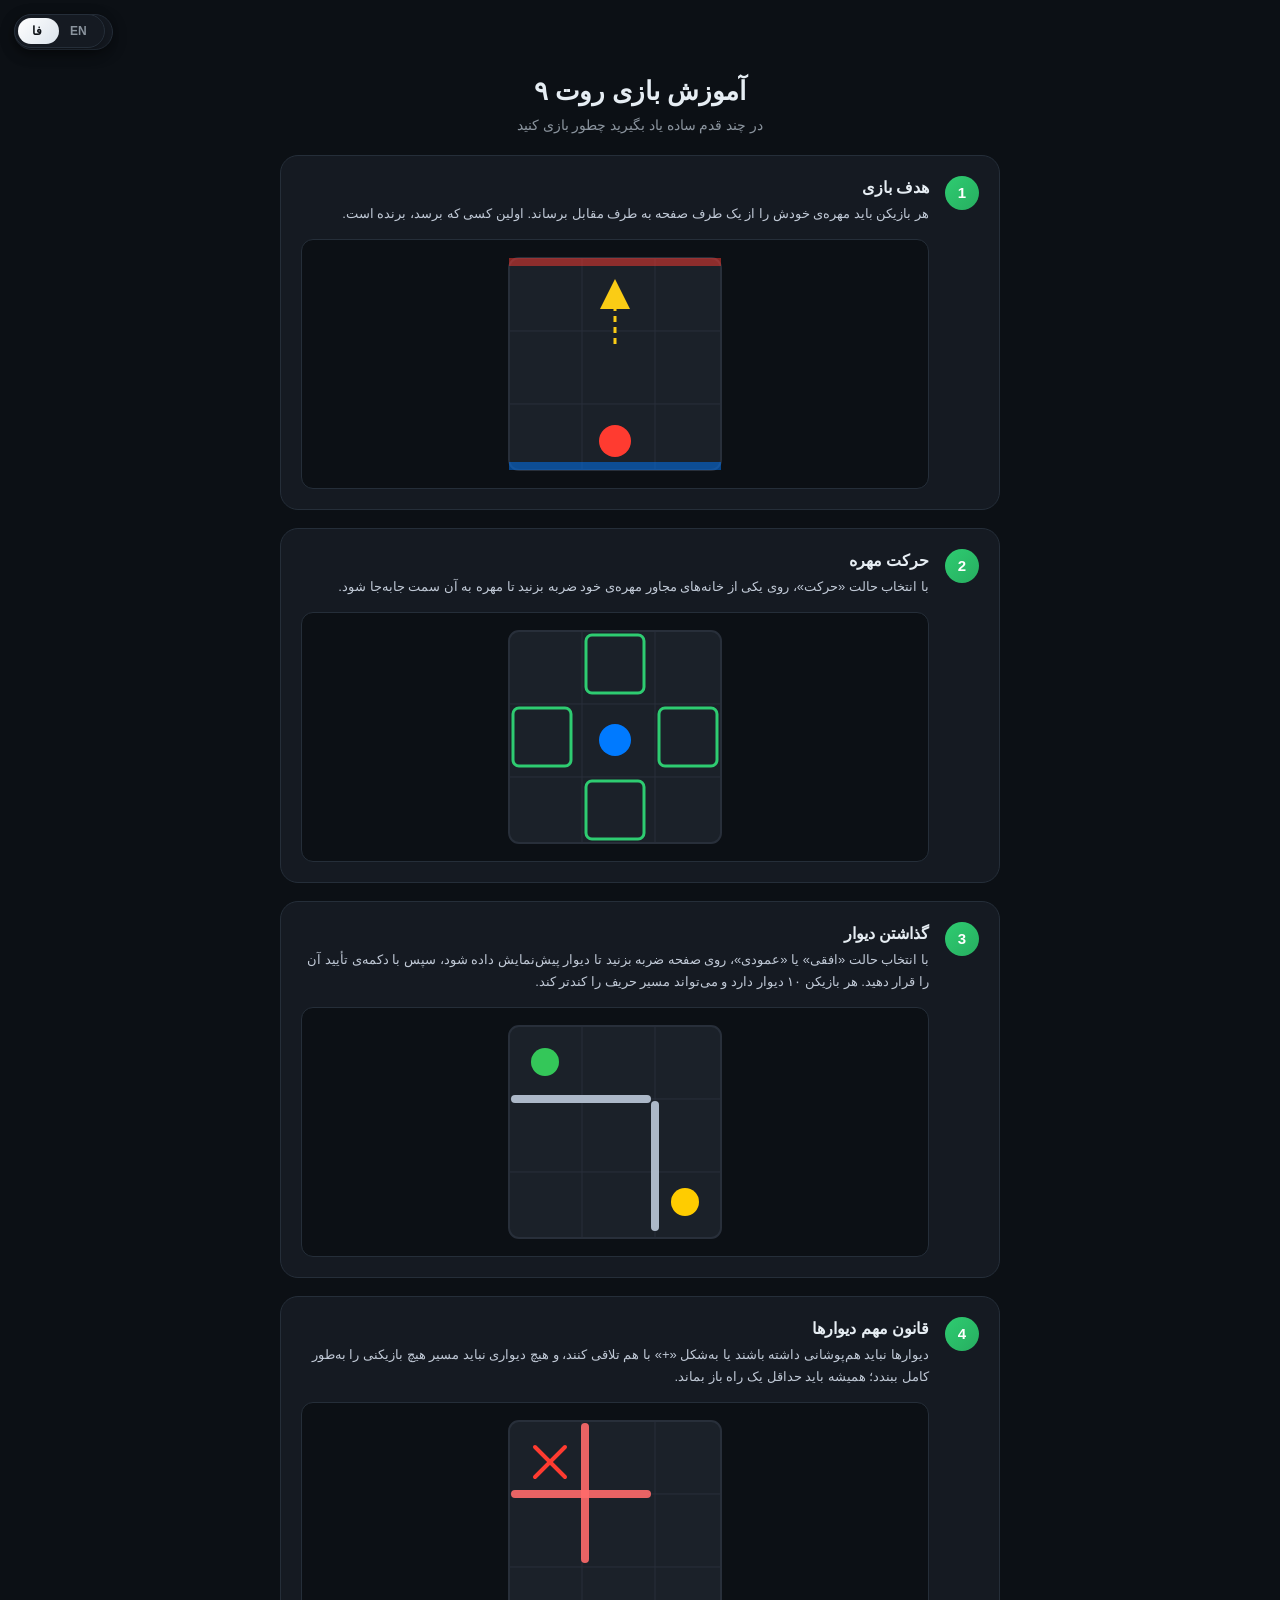
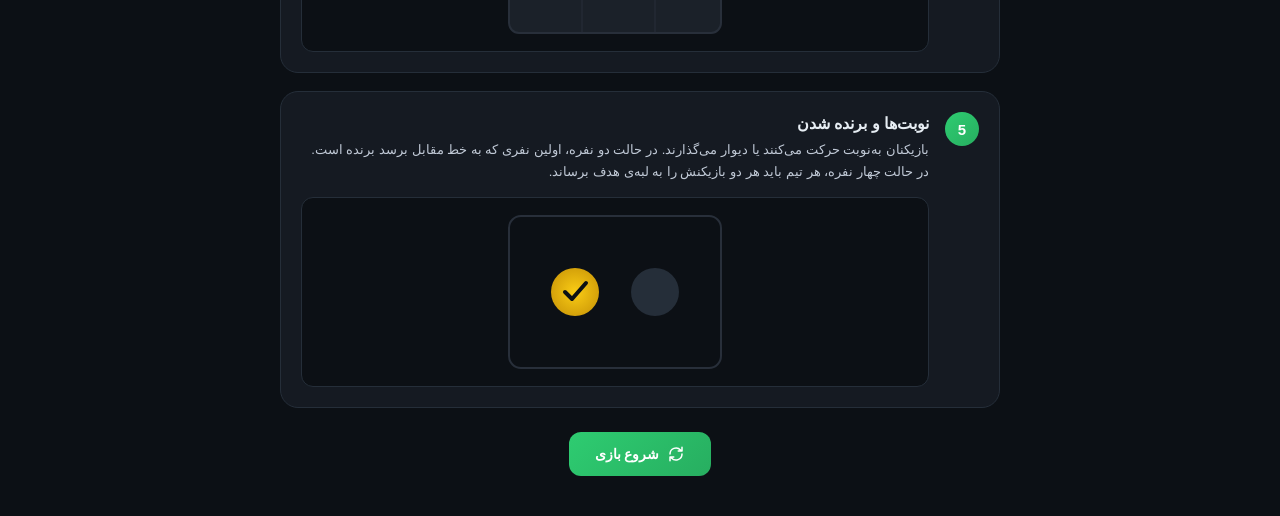
==== help.html @ 43ee1a27 "Add files via upload" ====
<!DOCTYPE html><html lang="fa" dir="rtl"><head><meta charset="UTF-8"><meta name="viewport" content="width=device-width,initial-scale=1"><meta name="theme-color" content="#000000"><meta name="apple-mobile-web-app-capable" content="yes"><meta name="apple-mobile-web-app-status-bar-style" content="black"><title id="help-page-title">Route 9 - How to Play</title><link rel="stylesheet" href="style.css">
<style>
body{padding:66px 20px 40px}
.help-wrap{width:100%;max-width:720px;margin:0 auto;display:flex;flex-direction:column;gap:18px}
.help-top{position:fixed;top:14px;left:14px;z-index:250}
.back-btn{display:flex;align-items:center;gap:6px;background:var(--card-bg);border:1px solid var(--border-color);color:var(--text-main);border-radius:20px;padding:8px 14px;font-size:12.5px;font-weight:700;text-decoration:none;box-shadow:0 4px 14px rgb(0 0 0/.35);transition:all 0.2s ease}
.back-btn:hover{border-color:#4a5a6b;background:#20272f}
.help-header{text-align:center;margin-top:10px}
.help-header h1{margin:0 0 8px;font-size:26px}
.help-header p{color:var(--text-muted);font-size:13.5px;margin:0;line-height:1.6}
.step-card{background:var(--card-bg);border:1px solid var(--border-color);border-radius:18px;padding:20px;display:flex;gap:16px;align-items:flex-start;animation:startPop .4s ease}
.step-num{flex-shrink:0;width:34px;height:34px;border-radius:50%;background:linear-gradient(135deg,#2ecc71,#27ae60);color:#fff;display:flex;align-items:center;justify-content:center;font-weight:800;font-size:15px}
.step-body{flex:1;min-width:0}
.step-body h3{margin:2px 0 6px;font-size:16px}
.step-body p{margin:0 0 14px;font-size:13px;line-height:1.7;color:#c0c9d6}
.step-diagram{background:#0c1015;border:1px solid var(--border-color);border-radius:12px;padding:14px;display:flex;justify-content:center}
.step-diagram svg{max-width:100%;height:auto}
.cta-row{text-align:center;margin-top:6px}
.cta-row a{display:inline-flex;align-items:center;gap:8px;background:linear-gradient(135deg,#2ecc71,#27ae60);color:#fff;text-decoration:none;font-weight:700;font-size:14px;padding:13px 26px;border-radius:12px;transition:all .2s ease}
.cta-row a:hover{transform:translateY(-1px);box-shadow:0 6px 20px rgb(46 204 113/.4)}
html[dir="ltr"] .help-top{left:auto;right:14px}
html[dir="ltr"] .back-btn svg{transform:scaleX(-1)}
</style>
</head><body>
<div class="help-top"><a href="index.html" class="back-btn"><svg class="icon-svg" viewBox="0 0 24 24" fill="none" stroke="currentColor" stroke-width="2" stroke-linecap="round" stroke-linejoin="round"><path d="M15 18l-6-6 6-6"/></svg><span id="lbl-back">Back</span></a></div>
<div id="top-controls" style="left:14px;right:auto"><div class="lang-switch" id="lang-switch"><button type="button" class="lang-opt" id="lang-opt-fa" data-lang="fa">فا</button><button type="button" class="lang-opt" id="lang-opt-en" data-lang="en">EN</button><span class="lang-slider" id="lang-slider"></span></div></div>

<div class="help-wrap">
  <div class="help-header">
    <h1 id="h-title">آموزش بازی روت ۹</h1>
    <p id="h-sub">در چند قدم ساده یاد بگیرید چطور بازی کنید</p>
  </div>

  <div class="step-card">
    <div class="step-num">1</div>
    <div class="step-body">
      <h3 id="s1-t">هدف بازی</h3>
      <p id="s1-d">هر بازیکن باید مهره‌ی خودش را از یک طرف صفحه به طرف مقابل برساند. اولین کسی که برسد، برنده است.</p>
      <div class="step-diagram">
        <svg width="220" height="220" viewBox="0 0 220 220">
          <rect x="4" y="4" width="212" height="212" rx="10" fill="#1b2129" stroke="#282f3a" stroke-width="2"/>
          <g stroke="#282f3a" stroke-width="1">
            <line x1="4" y1="77" x2="216" y2="77"/><line x1="4" y1="150" x2="216" y2="150"/>
            <line x1="77" y1="4" x2="77" y2="216"/><line x1="150" y1="4" x2="150" y2="216"/>
          </g>
          <rect x="4" y="4" width="212" height="8" fill="#ff3b30" opacity="0.5"/>
          <rect x="4" y="208" width="212" height="8" fill="#007aff" opacity="0.5"/>
          <circle cx="110" cy="187" r="16" fill="#ff3b30"/>
          <path d="M110 90 L110 40" stroke="#facc15" stroke-width="3" stroke-dasharray="6 5" marker-end="url(#arrow)"/>
          <defs><marker id="arrow" markerWidth="10" markerHeight="10" refX="5" refY="5" orient="auto"><path d="M0,0 L10,5 L0,10 Z" fill="#facc15"/></marker></defs>
        </svg>
      </div>
    </div>
  </div>

  <div class="step-card">
    <div class="step-num">2</div>
    <div class="step-body">
      <h3 id="s2-t">حرکت مهره</h3>
      <p id="s2-d">با انتخاب حالت «حرکت»، روی یکی از خانه‌های مجاور مهره‌ی خود ضربه بزنید تا مهره به آن سمت جابه‌جا شود.</p>
      <div class="step-diagram">
        <svg width="220" height="220" viewBox="0 0 220 220">
          <rect x="4" y="4" width="212" height="212" rx="10" fill="#1b2129" stroke="#282f3a" stroke-width="2"/>
          <g stroke="#282f3a" stroke-width="1">
            <line x1="4" y1="77" x2="216" y2="77"/><line x1="4" y1="150" x2="216" y2="150"/>
            <line x1="77" y1="4" x2="77" y2="216"/><line x1="150" y1="4" x2="150" y2="216"/>
          </g>
          <circle cx="110" cy="113" r="16" fill="#007aff"/>
          <rect x="81" y="8" width="58" height="58" rx="6" fill="none" stroke="#2ecc71" stroke-width="3"/>
          <rect x="81" y="154" width="58" height="58" rx="6" fill="none" stroke="#2ecc71" stroke-width="3"/>
          <rect x="8" y="81" width="58" height="58" rx="6" fill="none" stroke="#2ecc71" stroke-width="3"/>
          <rect x="154" y="81" width="58" height="58" rx="6" fill="none" stroke="#2ecc71" stroke-width="3"/>
        </svg>
      </div>
    </div>
  </div>

  <div class="step-card">
    <div class="step-num">3</div>
    <div class="step-body">
      <h3 id="s3-t">گذاشتن دیوار</h3>
      <p id="s3-d">با انتخاب حالت «افقی» یا «عمودی»، روی صفحه ضربه بزنید تا دیوار پیش‌نمایش داده شود، سپس با دکمه‌ی تأیید آن را قرار دهید. هر بازیکن ۱۰ دیوار دارد و می‌تواند مسیر حریف را کندتر کند.</p>
      <div class="step-diagram">
        <svg width="220" height="220" viewBox="0 0 220 220">
          <rect x="4" y="4" width="212" height="212" rx="10" fill="#1b2129" stroke="#282f3a" stroke-width="2"/>
          <g stroke="#282f3a" stroke-width="1">
            <line x1="4" y1="77" x2="216" y2="77"/><line x1="4" y1="150" x2="216" y2="150"/>
            <line x1="77" y1="4" x2="77" y2="216"/><line x1="150" y1="4" x2="150" y2="216"/>
          </g>
          <rect x="6" y="73" width="140" height="8" rx="4" fill="#acb8c8"/>
          <rect x="146" y="79" width="8" height="130" rx="4" fill="#acb8c8"/>
          <circle cx="40" cy="40" r="14" fill="#34c759"/>
          <circle cx="180" cy="180" r="14" fill="#ffcc00"/>
        </svg>
      </div>
    </div>
  </div>

  <div class="step-card">
    <div class="step-num">4</div>
    <div class="step-body">
      <h3 id="s4-t">قانون مهم دیوارها</h3>
      <p id="s4-d">دیوارها نباید هم‌پوشانی داشته باشند یا به‌شکل «+» با هم تلاقی کنند، و هیچ دیواری نباید مسیر هیچ بازیکنی را به‌طور کامل ببندد؛ همیشه باید حداقل یک راه باز بماند.</p>
      <div class="step-diagram">
        <svg width="220" height="220" viewBox="0 0 220 220">
          <rect x="4" y="4" width="212" height="212" rx="10" fill="#1b2129" stroke="#282f3a" stroke-width="2"/>
          <g stroke="#282f3a" stroke-width="1">
            <line x1="4" y1="77" x2="216" y2="77"/><line x1="4" y1="150" x2="216" y2="150"/>
            <line x1="77" y1="4" x2="77" y2="216"/><line x1="150" y1="4" x2="150" y2="216"/>
          </g>
          <rect x="6" y="73" width="140" height="8" rx="4" fill="#ff6b6b" opacity="0.9"/>
          <rect x="76" y="6" width="8" height="140" rx="4" fill="#ff6b6b" opacity="0.9"/>
          <line x1="30" y1="30" x2="60" y2="60" stroke="#ff3b30" stroke-width="4" stroke-linecap="round"/>
          <line x1="60" y1="30" x2="30" y2="60" stroke="#ff3b30" stroke-width="4" stroke-linecap="round"/>
        </svg>
      </div>
    </div>
  </div>

  <div class="step-card">
    <div class="step-num">5</div>
    <div class="step-body">
      <h3 id="s5-t">نوبت‌ها و برنده شدن</h3>
      <p id="s5-d">بازیکنان به‌نوبت حرکت می‌کنند یا دیوار می‌گذارند. در حالت دو نفره، اولین نفری که به خط مقابل برسد برنده است. در حالت چهار نفره، هر تیم باید هر دو بازیکنش را به لبه‌ی هدف برساند.</p>
      <div class="step-diagram">
        <svg width="220" height="160" viewBox="0 0 220 160">
          <rect x="4" y="4" width="212" height="152" rx="12" fill="#0c1015" stroke="#282f3a" stroke-width="2"/>
          <circle cx="70" cy="80" r="24" fill="url(#g1)"/>
          <circle cx="150" cy="80" r="24" fill="#252e39"/>
          <defs><radialGradient id="g1"><stop offset="0%" stop-color="#facc15"/><stop offset="100%" stop-color="#d4a10a"/></radialGradient></defs>
          <path d="M60 80 l7 7 l14 -16" stroke="#0c1015" stroke-width="4" fill="none" stroke-linecap="round" stroke-linejoin="round"/>
        </svg>
      </div>
    </div>
  </div>

  <div class="cta-row"><a href="index.html" id="lbl-cta"><svg class="icon-svg" viewBox="0 0 24 24" fill="none" stroke="currentColor" stroke-width="2" stroke-linecap="round" stroke-linejoin="round"><path d="M4 12a8 8 0 0 1 14-5.3M20 3v5h-5"/><path d="M20 12a8 8 0 0 1-14 5.3M4 21v-5h5"/></svg><span>شروع بازی</span></a></div>
</div>

<script>
const T={
fa:{title:'آموزش بازی روت ۹',back:'بازگشت',sub:'در چند قدم ساده یاد بگیرید چطور بازی کنید',
s1t:'هدف بازی',s1d:'هر بازیکن باید مهره‌ی خودش را از یک طرف صفحه به طرف مقابل برساند. اولین کسی که برسد، برنده است.',
s2t:'حرکت مهره',s2d:'با انتخاب حالت «حرکت»، روی یکی از خانه‌های مجاور مهره‌ی خود ضربه بزنید تا مهره به آن سمت جابه‌جا شود.',
s3t:'گذاشتن دیوار',s3d:'با انتخاب حالت «افقی» یا «عمودی»، روی صفحه ضربه بزنید تا دیوار پیش‌نمایش داده شود، سپس با دکمه‌ی تأیید آن را قرار دهید. هر بازیکن ۱۰ دیوار دارد و می‌تواند مسیر حریف را کندتر کند.',
s4t:'قانون مهم دیوارها',s4d:'دیوارها نباید هم‌پوشانی داشته باشند یا به‌شکل «+» با هم تلاقی کنند، و هیچ دیواری نباید مسیر هیچ بازیکنی را به‌طور کامل ببندد؛ همیشه باید حداقل یک راه باز بماند.',
s5t:'نوبت‌ها و برنده شدن',s5d:'بازیکنان به‌نوبت حرکت می‌کنند یا دیوار می‌گذارند. در حالت دو نفره، اولین نفری که به خط مقابل برسد برنده است. در حالت چهار نفره، هر تیم باید هر دو بازیکنش را به لبه‌ی هدف برساند.',
cta:'شروع بازی'},
en:{title:'How to Play Route 9',back:'Back',sub:'Learn to play in a few simple steps',
s1t:'Objective',s1d:'Each player must get their piece from one side of the board to the opposite side. First to arrive wins.',
s2t:'Moving your piece',s2d:'Select "Move" mode, then tap a cell next to your piece to move there.',
s3t:'Placing walls',s3d:'Select "Horizontal" or "Vertical" mode, tap the board to preview a wall, then confirm to place it. Each player has 10 walls to slow the opponent down.',
s4t:'The key wall rule',s4d:'Walls cannot overlap or cross like a "+", and no wall may ever fully block any player\'s path — there must always be at least one way through.',
s5t:'Turns and winning',s5d:'Players take turns moving or placing a wall. In 2-player mode, the first to reach the opposite side wins. In 4-player mode, each team must get both its players to their target edge.',
cta:'Start Playing'}
};
function apply(lang){
  const d=T[lang];
  document.documentElement.lang=lang;
  document.documentElement.dir=lang==='fa'?'rtl':'ltr';
  document.getElementById('help-page-title').textContent=d.title;
  document.getElementById('lbl-back').textContent=d.back;
  document.getElementById('h-title').textContent=d.title;
  document.getElementById('h-sub').textContent=d.sub;
  document.getElementById('s1-t').textContent=d.s1t;document.getElementById('s1-d').textContent=d.s1d;
  document.getElementById('s2-t').textContent=d.s2t;document.getElementById('s2-d').textContent=d.s2d;
  document.getElementById('s3-t').textContent=d.s3t;document.getElementById('s3-d').textContent=d.s3d;
  document.getElementById('s4-t').textContent=d.s4t;document.getElementById('s4-d').textContent=d.s4d;
  document.getElementById('s5-t').textContent=d.s5t;document.getElementById('s5-d').textContent=d.s5d;
  document.querySelector('#lbl-cta span').textContent=d.cta;
  document.getElementById('lang-opt-fa').classList.toggle('active',lang==='fa');
  document.getElementById('lang-opt-en').classList.toggle('active',lang==='en');
  document.getElementById('lang-switch').setAttribute('data-active',lang);
  localStorage.setItem('barricade-lang',lang);
}
let currentLang=localStorage.getItem('barricade-lang')||'fa';
apply(currentLang);
document.getElementById('lang-opt-fa').onclick=()=>apply('fa');
document.getElementById('lang-opt-en').onclick=()=>apply('en');
</script>
</body></html>
---- style.css ----
:root{--bg-color:#0c1015;--card-bg:#151a22;--border-color:#252e39;--text-main:#e6edf3;--text-muted:#8b949e;--red-color:#ff3b30;--blue-color:#007aff;--green-color:#34c759;--yellow-color:#ffcc00;--wall-color:#acb8c8;--board-bg:#1b2129;--grid-color:#282f3a}*{box-sizing:border-box}body{background-color:var(--bg-color);color:var(--text-main);font-family:-apple-system,BlinkMacSystemFont,"Segoe UI",Roboto,Helvetica,Arial,sans-serif;display:flex;justify-content:center;margin:0;padding:66px 20px 20px;min-height:100vh;user-select:none}#app{width:100%;max-width:1100px;display:none;flex-direction:column;gap:16px}#app.visible{display:flex}#start-overlay{position:fixed;inset:0;background:rgb(5 8 12 / .94);display:flex;align-items:center;justify-content:center;z-index:200;padding:20px}.start-card{background:var(--card-bg);border:1px solid var(--border-color);border-radius:20px;padding:32px 26px;max-width:400px;width:100%;text-align:center;box-shadow:0 10px 40px rgb(0 0 0 / .6);animation:startPop 0.35s ease}@keyframes startPop{from{opacity:0;transform:translateY(10px) scale(.97)}to{opacity:1;transform:translateY(0) scale(1)}}.start-card h1{margin:0 0 6px;font-size:24px;letter-spacing:.5px}.start-card .subtitle{color:var(--text-muted);font-size:13px;margin:0 0 26px;line-height:1.6}.mode-btn{width:100%;display:flex;align-items:center;gap:14px;background:#1b2129;border:1px solid var(--border-color);border-radius:14px;padding:14px 16px;margin-bottom:12px;cursor:pointer;transition:all 0.25s ease;color:var(--text-main);text-align:left;font-family:inherit}.mode-btn:hover{border-color:#4a5a6b;background:#20272f;transform:translateY(-2px)}.mode-btn:active{transform:translateY(0) scale(.98)}.mode-btn .mode-icon{font-size:22px;width:46px;height:46px;border-radius:12px;display:flex;align-items:center;justify-content:center;background:#0c1015;flex-shrink:0;overflow:hidden}.mode-btn .mode-text .t{font-weight:700;font-size:15px}.mode-btn .mode-text .d{font-size:11.5px;color:var(--text-muted);margin-top:3px;line-height:1.4}.mode-icon .icon-img{width:100%;height:100%;display:block;border-radius:12px;object-fit:cover;background:#0c1015}.topbar{display:flex;flex-wrap:wrap;justify-content:space-between;align-items:center;gap:10px;background:var(--card-bg);border:1px solid var(--border-color);border-radius:16px;padding:12px 20px}.topbar.mode-2p{display:grid;grid-template-columns:minmax(0,1fr) auto minmax(0,1fr);flex-wrap:nowrap;gap:6px}.topbar.mode-2p .player-card{min-width:0}.topbar.mode-2p .player-card:first-child{justify-self:start}.topbar.mode-2p .player-card:last-child{justify-self:end}.topbar.mode-2p .player-info{min-width:0}.topbar.mode-2p .player-info .name{overflow:hidden;text-overflow:ellipsis;white-space:nowrap}.player-card{display:flex;align-items:center;gap:12px;position:relative;padding:5px 10px;border-radius:10px;transition:all 0.3s ease;opacity:.5;min-width:130px}.player-card.active{opacity:1;background:#1d2530;border-color:var(--border-color)}.player-card.finished{opacity:.85}.player-card.finished .name::after{content:'';display:inline-block;width:12px;height:12px;margin-inline-start:4px;vertical-align:middle;background-image:url("data:image/svg+xml,%3Csvg xmlns='http://www.w3.org/2000/svg' viewBox='0 0 24 24' fill='none' stroke='%232ecc71' stroke-width='3.5' stroke-linecap='round' stroke-linejoin='round'%3E%3Cpolyline points='4 12 10 18 20 6'/%3E%3C/svg%3E");background-size:contain;background-repeat:no-repeat}.avatar{width:28px;height:28px;flex-shrink:0;box-shadow:0 0 12px rgb(255 255 255 / .1);display:flex;align-items:center;justify-content:center;border-radius:8px;font-weight:700;font-size:14px;color:#fff}.avatar.red{background:var(--red-color)}.avatar.blue{background:var(--blue-color)}.avatar.green{background:var(--green-color)}.avatar.yellow{background:var(--yellow-color)}.avatar.small{width:16px;height:16px}.player-info .name{font-size:14px;font-weight:600}.player-info .team-label{font-size:9.5px;color:var(--text-muted);margin-top:1px;letter-spacing:.5px}.player-info .score{font-size:12px;color:var(--text-muted);margin-top:2px;display:flex;align-items:center;gap:5px}.score-bar{width:100%;height:4px;background:#252e39;border-radius:4px;margin-top:4px;overflow:hidden}.score-bar .fill{height:100%;border-radius:4px;transition:width 0.5s ease}.fill.red{background:var(--red-color)}.fill.blue{background:var(--blue-color)}.fill.green{background:var(--green-color)}.fill.yellow{background:var(--yellow-color)}.bet-box{text-align:center;background:#0c1015;padding:4px 25px;border-radius:12px;border:1px solid #252e39}.bet-box .label{font-size:10px;color:var(--text-muted);letter-spacing:1px}.bet-box .amount{font-size:15px;font-weight:700;color:#facc15;display:flex;align-items:center;justify-content:center;gap:5px;margin-top:2px}.main-area{display:flex;flex-wrap:wrap;gap:16px}.board-wrapper{position:relative;flex:1;min-width:350px;background:var(--board-bg);border:1px solid var(--border-color);border-radius:16px;padding:16px;display:flex;justify-content:center;align-items:center;box-shadow:0 4px 20px rgb(0 0 0 / .5)}.board-wrapper::before,.board-wrapper::after{content:'';position:absolute;top:10%;bottom:10%;width:4px;background:#282f3a;border-radius:4px}.board-wrapper::before{left:15px}.board-wrapper::after{right:15px}canvas{width:100%;height:auto;aspect-ratio:1/1;border-radius:12px;touch-action:none;background:var(--board-bg);max-width:550px;box-shadow:inset 0 0 30px rgb(0 0 0 / .5)}.wall-confirm-popup{position:absolute;display:flex;gap:6px;transform:translate(-50%,-140%) scale(.85);opacity:0;pointer-events:none;transition:opacity 0.18s ease,transform 0.18s ease;z-index:20;white-space:nowrap}.wall-confirm-popup.visible{opacity:1;pointer-events:auto;transform:translate(-50%,-140%) scale(1)}.wall-confirm-btn,.wall-cancel-btn{border:none;border-radius:20px;padding:9px 16px;font-size:13px;font-weight:700;cursor:pointer;display:flex;align-items:center;gap:5px;box-shadow:0 4px 14px rgb(0 0 0 / .45);transition:all 0.2s ease;font-family:inherit}.wall-confirm-btn{background:linear-gradient(135deg,#2ecc71,#27ae60);color:#fff;animation:confirmPulse 1.6s infinite ease-in-out}.wall-confirm-btn:hover{transform:scale(1.08);box-shadow:0 6px 20px rgb(46 204 113 / .55)}.wall-confirm-btn:active{transform:scale(.96)}@keyframes confirmPulse{0%,100%{box-shadow:0 4px 14px rgb(46 204 113 / .3)}50%{box-shadow:0 4px 20px rgb(46 204 113 / .65)}}.wall-cancel-btn{background:#252e39;color:#c0c9d6;padding:9px 12px}.wall-cancel-btn:hover{background:#3a4552;color:#fff}.wall-cancel-btn:active{transform:scale(.94)}.controls{width:100%;display:flex;gap:12px;margin-top:0;flex-wrap:wrap}.control-btn{flex:1;min-width:80px;background:var(--card-bg);border:1px solid var(--border-color);border-radius:12px;padding:16px;display:flex;flex-direction:column;align-items:center;gap:8px;color:var(--text-muted);cursor:pointer;transition:all 0.3s ease;font-family:inherit;font-size:14px}.control-btn:hover{background:#1d2530;border-color:#2d3642}.control-btn.active{background:#1d2530;border-color:#4a5a6b;color:#fff}.control-btn:disabled{opacity:.4;cursor:not-allowed}.control-btn:disabled:hover{background:var(--card-bg);border-color:var(--border-color)}.control-btn .icon-box{font-size:18px;background:#0c1015;padding:4px 20px;border-radius:6px;display:flex;align-items:center;justify-content:center}.icon-svg{width:18px;height:18px;flex-shrink:0;display:inline-block;vertical-align:middle}.icon-svg.sm{width:14px;height:14px}.icon-svg.lg{width:26px;height:26px}.control-btn.danger{background:#8b2020;border-color:#8b2020;color:#fff}.control-btn.danger:hover{background:#a82525}.control-btn.danger .icon-box{background:#6b1717}.control-btn.neutral{color:#c0c9d6}.control-btn.neutral .icon-box{color:#c0c9d6}.sidebar{width:100%;flex-shrink:0;display:flex;flex-direction:column;gap:12px}.side-box{background:var(--card-bg);border:1px solid var(--border-color);border-radius:12px;padding:12px 16px}.side-box h3{font-size:10px;color:var(--text-muted);text-transform:uppercase;letter-spacing:1px;margin:0 0 10px 0;border-bottom:1px solid var(--border-color);padding-bottom:8px}.history-list{max-height:200px;overflow-y:auto;display:flex;flex-direction:column;gap:2px;padding-right:4px}.history-item{display:flex;align-items:center;gap:10px;font-family:monospace;font-size:12px;padding:3px 4px;border-radius:4px;transition:all 0.2s}.history-item:hover{background:#1d2530}.history-item .num{color:#4a5568;width:20px;text-align:right}.history-item .action-text{color:#fff}.symbol-container{display:flex;justify-content:center;align-items:center;width:16px;height:16px}.symbol-line{width:12px;height:2px;border-radius:2px;background:#fff}.symbol-line.vertical{width:2px;height:12px}.symbol-line.red{background:var(--red-color)}.symbol-line.blue{background:var(--blue-color)}.symbol-line.green{background:var(--green-color)}.symbol-line.yellow{background:var(--yellow-color)}.symbol-circle{width:10px;height:10px;border-radius:50%;background:#fff}.symbol-circle.red{background:var(--red-color)}.symbol-circle.blue{background:var(--blue-color)}.symbol-circle.green{background:var(--green-color)}.symbol-circle.yellow{background:var(--yellow-color)}.history-pagination{display:flex;justify-content:center;align-items:center;gap:10px;margin-top:8px;color:var(--text-muted);font-size:12px;border-top:1px solid var(--border-color);padding-top:6px}.history-pagination span{cursor:pointer}.info-row{display:flex;justify-content:space-between;padding:4px 0;font-size:12px}.info-row .label{color:var(--text-muted)}.text-red{color:var(--red-color)}.text-blue{color:var(--blue-color)}.text-green{color:var(--green-color)}.text-yellow{color:var(--yellow-color)}.bottom-info{display:grid;grid-template-columns:repeat(3,1fr);gap:16px;background:var(--card-bg);border:1px solid var(--border-color);border-radius:16px;padding:16px 20px}.info-block h4{font-size:10px;color:var(--text-muted);text-transform:uppercase;margin:0 0 8px 0;letter-spacing:1px}.info-block p{font-size:12px;line-height:1.5;color:#c0c9d6;margin:0;display:flex;align-items:center;gap:8px}@media (max-width:1000px){.board-wrapper{width:100%;flex:none;order:1}.controls{width:100%;order:2;flex-wrap:wrap;margin-top:0}.sidebar{width:100%;order:3}.bottom-info{order:4;grid-template-columns:1fr}.control-btn{min-width:80px;flex:1}}@media (max-width:480px){.player-card{min-width:44%}.topbar{padding:10px 12px;gap:6px}.topbar.mode-2p{gap:4px}.topbar.mode-2p .player-card{gap:8px;padding:4px 2px}.topbar.mode-2p .avatar{width:24px;height:24px}.topbar.mode-2p .player-info .name{font-size:12.5px}.topbar.mode-2p .player-info .team-label{font-size:8.5px}.topbar.mode-2p .player-info .score{font-size:10.5px}.bet-box{padding:4px 10px}.bet-box .label{font-size:8.5px;letter-spacing:.5px}.bet-box .amount{font-size:12.5px;gap:3px}}@media (max-width:360px){.topbar.mode-2p .avatar{width:20px;height:20px}.topbar.mode-2p .player-info .name{font-size:11.5px}.bet-box{padding:3px 7px}}#top-controls{position:fixed;top:14px;right:14px;z-index:250;display:flex;gap:8px;direction:ltr}.top-ctrl-btn{background:var(--card-bg);border:1px solid var(--border-color);color:var(--text-main);border-radius:20px;padding:8px 14px;font-size:12.5px;font-weight:700;cursor:pointer;display:flex;align-items:center;gap:6px;box-shadow:0 4px 14px rgb(0 0 0 / .35);font-family:inherit;transition:all 0.2s ease}.top-ctrl-btn:hover{border-color:#4a5a6b;background:#20272f;transform:translateY(-1px)}.top-ctrl-btn:active{transform:translateY(0) scale(.96)}#app,#start-overlay{direction:ltr}html[dir="rtl"] #app,html[dir="rtl"] #start-overlay{text-align:left}html[dir="rtl"] .start-card,html[dir="rtl"] .mode-text,html[dir="rtl"] .side-box,html[dir="rtl"] .info-block,html[dir="rtl"] #about-modal .about-card{direction:rtl;text-align:right}html[dir="rtl"] .go-card{direction:rtl}html[dir="rtl"] .mode-btn{text-align:right}#about-overlay{position:fixed;inset:0;background:rgb(5 8 12 / .85);display:none;align-items:center;justify-content:center;z-index:300;padding:20px}#about-overlay.visible{display:flex}.about-card{background:var(--card-bg);border:1px solid var(--border-color);border-radius:20px;padding:30px 26px;max-width:380px;width:100%;text-align:center;box-shadow:0 10px 40px rgb(0 0 0 / .6);animation:startPop 0.35s ease}.about-card h2{margin:0 0 14px;font-size:20px}.about-card p{color:var(--text-muted);font-size:13.5px;line-height:1.7;margin:0 0 18px}.about-card .creator-box{background:#0c1015;border:1px solid var(--border-color);border-radius:14px;padding:14px 16px;margin-bottom:18px}.about-card .creator-box .label{font-size:10px;color:var(--text-muted);text-transform:uppercase;letter-spacing:1px;margin-bottom:6px}.about-card .creator-box .creator-name{font-size:16px;font-weight:700;color:#facc15}.about-close-btn{width:100%;background:#1b2129;border:1px solid var(--border-color);border-radius:12px;padding:12px;color:var(--text-main);font-weight:700;cursor:pointer;font-family:inherit;font-size:14px;transition:all 0.2s ease}.about-close-btn:hover{background:#20272f;border-color:#4a5a6b}#game-over-overlay{position:fixed;inset:0;background:rgb(5 8 12 / .9);display:none;align-items:center;justify-content:center;z-index:320;padding:20px}#game-over-overlay.visible{display:flex}.go-card{background:var(--card-bg);border:1px solid var(--border-color);border-radius:20px;padding:30px 26px;max-width:380px;width:100%;text-align:center;box-shadow:0 10px 40px rgb(0 0 0 / .6);animation:startPop 0.35s ease}.go-trophy{width:56px;height:56px;margin:0 auto 14px;border-radius:50%;background:linear-gradient(135deg,#facc15,#d4a10a);display:flex;align-items:center;justify-content:center;box-shadow:0 6px 22px rgb(250 204 21 / .4)}.go-trophy svg{width:30px;height:30px;color:#0c1015}.go-label{font-size:11px;letter-spacing:1.5px;color:var(--text-muted);text-transform:uppercase;margin-bottom:6px}.go-winner-name{font-size:24px;font-weight:800;margin-bottom:20px}.go-winner-name.red{color:var(--red-color)}.go-winner-name.blue{color:var(--blue-color)}.go-winner-name.green{color:var(--green-color)}.go-winner-name.yellow{color:var(--yellow-color)}.go-vs-row{display:flex;align-items:center;justify-content:space-between;background:#0c1015;border:1px solid var(--border-color);border-radius:14px;padding:12px 16px;margin-bottom:22px}.go-side{display:flex;flex-direction:column;align-items:center;gap:6px;flex:1;min-width:0}.go-side .go-tag{font-size:9.5px;letter-spacing:1px;text-transform:uppercase;color:var(--text-muted)}.go-side .go-name{font-size:13px;font-weight:700;max-width:100%;overflow:hidden;text-overflow:ellipsis;white-space:nowrap}.go-side.go-winner-side .go-tag{color:#2ecc71}.go-side.go-loser-side .go-tag{color:#ff6b6b}.go-divider-x{color:var(--text-muted);font-size:12px;padding:0 10px;flex-shrink:0}.go-actions{display:flex;flex-direction:column;gap:10px}.go-btn{width:100%;display:flex;align-items:center;justify-content:center;gap:8px;border-radius:12px;padding:13px;font-weight:700;font-size:14px;cursor:pointer;font-family:inherit;border:1px solid var(--border-color);transition:all 0.2s ease}.go-btn.go-primary{background:linear-gradient(135deg,#2ecc71,#27ae60);color:#fff;border:none}.go-btn.go-primary:hover{transform:translateY(-1px);box-shadow:0 6px 20px rgb(46 204 113 / .4)}.go-btn.go-secondary{background:#1b2129;color:var(--text-main)}.go-btn.go-secondary:hover{background:#20272f}#toast-container{position:fixed;top:66px;left:50%;transform:translateX(-50%);z-index:400;display:flex;flex-direction:column;gap:8px;align-items:center;pointer-events:none;width:100%;max-width:92vw}.toast{background:#1b2129;border:1px solid var(--border-color);border-left:4px solid var(--red-color);color:var(--text-main);padding:10px 16px;border-radius:10px;font-size:13px;font-weight:600;box-shadow:0 8px 24px rgb(0 0 0 / .5);opacity:0;transform:translateY(-10px);transition:opacity 0.25s ease,transform 0.25s ease;text-align:center;max-width:100%}.toast.show{opacity:1;transform:translateY(0)}html[dir="rtl"] .toast{direction:rtl}.name-input-row{display:flex;align-items:center;gap:10px;margin-bottom:10px}.name-input-row input{flex:1;background:#0c1015;border:1px solid var(--border-color);border-radius:10px;padding:10px 12px;color:var(--text-main);font-family:inherit;font-size:14px;min-width:0}.name-input-row input:focus{outline:none;border-color:#4a5a6b}.name-entry-actions{display:flex;gap:10px;margin-top:18px}.name-entry-actions button{flex:1;border-radius:12px;padding:12px;font-weight:700;font-size:14px;cursor:pointer;font-family:inherit;border:1px solid var(--border-color);transition:all 0.2s ease}#btn-name-back{background:#1b2129;color:var(--text-main)}#btn-name-back:hover{background:#20272f}#btn-name-confirm{background:linear-gradient(135deg,#2ecc71,#27ae60);color:#fff;border:none}#btn-name-confirm:hover{transform:translateY(-1px);box-shadow:0 6px 20px rgb(46 204 113 / .4)}#name-entry-view h1{margin:0 0 18px;font-size:20px;text-align:center}.topbar.mode-2p .player-card:last-child{flex-direction:row-reverse}.lang-switch{position:relative;display:flex;background:var(--card-bg);border:1px solid var(--border-color);border-radius:20px;padding:3px;box-shadow:0 4px 14px rgb(0 0 0/.35);direction:ltr}.lang-switch .lang-opt{position:relative;z-index:2;border:none;background:transparent;color:var(--text-muted);font-weight:700;font-size:12px;padding:6px 14px;border-radius:16px;cursor:pointer;font-family:inherit;transition:color .25s ease}.lang-switch .lang-opt.active{color:#0c1015}.lang-slider{position:absolute;top:3px;bottom:3px;left:3px;width:calc(50% - 3px);background:linear-gradient(135deg,#fff,#dbe3ec);border-radius:16px;transition:transform .25s cubic-bezier(.4,0,.2,1);z-index:1}.lang-switch[data-active="en"] .lang-slider{transform:translateX(100%)}#name-entry-view{max-height:85vh;overflow-y:auto}.player-setup-card{background:#0c1015;border:1px solid var(--border-color);border-radius:14px;padding:12px;margin-bottom:12px;text-align:left}.player-setup-card .name-input-row{margin-bottom:10px}.customize-row{display:flex;flex-direction:column;gap:8px}.swatch-group,.icon-group{display:flex;gap:7px;flex-wrap:wrap}.swatch-btn{width:22px;height:22px;border-radius:50%;border:2px solid transparent;cursor:pointer;padding:0;box-shadow:0 0 0 1px rgb(255 255 255/.08) inset;transition:transform .18s cubic-bezier(.34,1.56,.64,1),box-shadow .18s ease,border-color .18s ease}.swatch-btn:hover{transform:scale(1.12)}.swatch-btn:active{transform:scale(.92)}.swatch-btn.selected{border-color:#fff;transform:scale(1.18);box-shadow:0 0 0 3px rgb(255 255 255/.15),0 0 10px rgb(255 255 255/.35)}.swatch-btn[data-gradient="1"]{box-shadow:0 0 0 1px rgb(255 255 255/.35) inset}.swatch-btn[data-gradient="1"].selected{box-shadow:0 0 0 1px rgb(255 255 255/.35) inset,0 0 0 3px rgb(255 255 255/.15),0 0 10px rgb(255 255 255/.35)}
/* --- دکمه‌های انتخاب آیکون --- */
.icon-btn{width:28px;height:28px;border-radius:9px;border:2px solid var(--border-color);background:#1b2129;cursor:pointer;padding:0;font-size:16px;color:var(--text-main);display:flex;align-items:center;justify-content:center;transition:transform .18s cubic-bezier(.34,1.56,.64,1),border-color .18s ease,background-color .18s ease,box-shadow .18s ease}.icon-btn:hover{border-color:#4a5a6b;background-color:#20272f;transform:translateY(-1px)}.icon-btn:active{transform:translateY(0) scale(.92)}.icon-btn.selected{border-color:#fff;background-color:#20272f;transform:scale(1.08);box-shadow:0 0 0 3px rgb(255 255 255/.12),0 4px 12px rgb(0 0 0/.35)}.avatar-preview{width:34px;height:34px;flex-shrink:0;box-shadow:0 0 14px rgb(255 255 255/.2);animation:avatarPulse 2.2s ease-in-out infinite;display:flex;align-items:center;justify-content:center;transition:background .25s ease;border-radius:8px;font-size:18px;color:#fff;font-weight:700}
@keyframes avatarPulse{0%,100%{box-shadow:0 0 10px rgb(255 255 255/.15)}50%{box-shadow:0 0 20px rgb(255 255 255/.4)}}
.avatar{transition:background .25s ease}
html[dir="rtl"] .player-setup-card{direction:ltr;text-align:left}
#start-overlay{background:#000}.help-link-btn{display:flex;align-items:center;justify-content:center;gap:8px;width:100%;background:#1b2129;border:1px solid var(--border-color);border-radius:14px;padding:12px 16px;margin-bottom:18px;color:#facc15;font-weight:700;font-size:13.5px;text-decoration:none;font-family:inherit;transition:all 0.25s ease}.help-link-btn:hover{border-color:#facc15;background:#20272f;transform:translateY(-2px)}.help-link-btn:active{transform:translateY(0) scale(.98)}
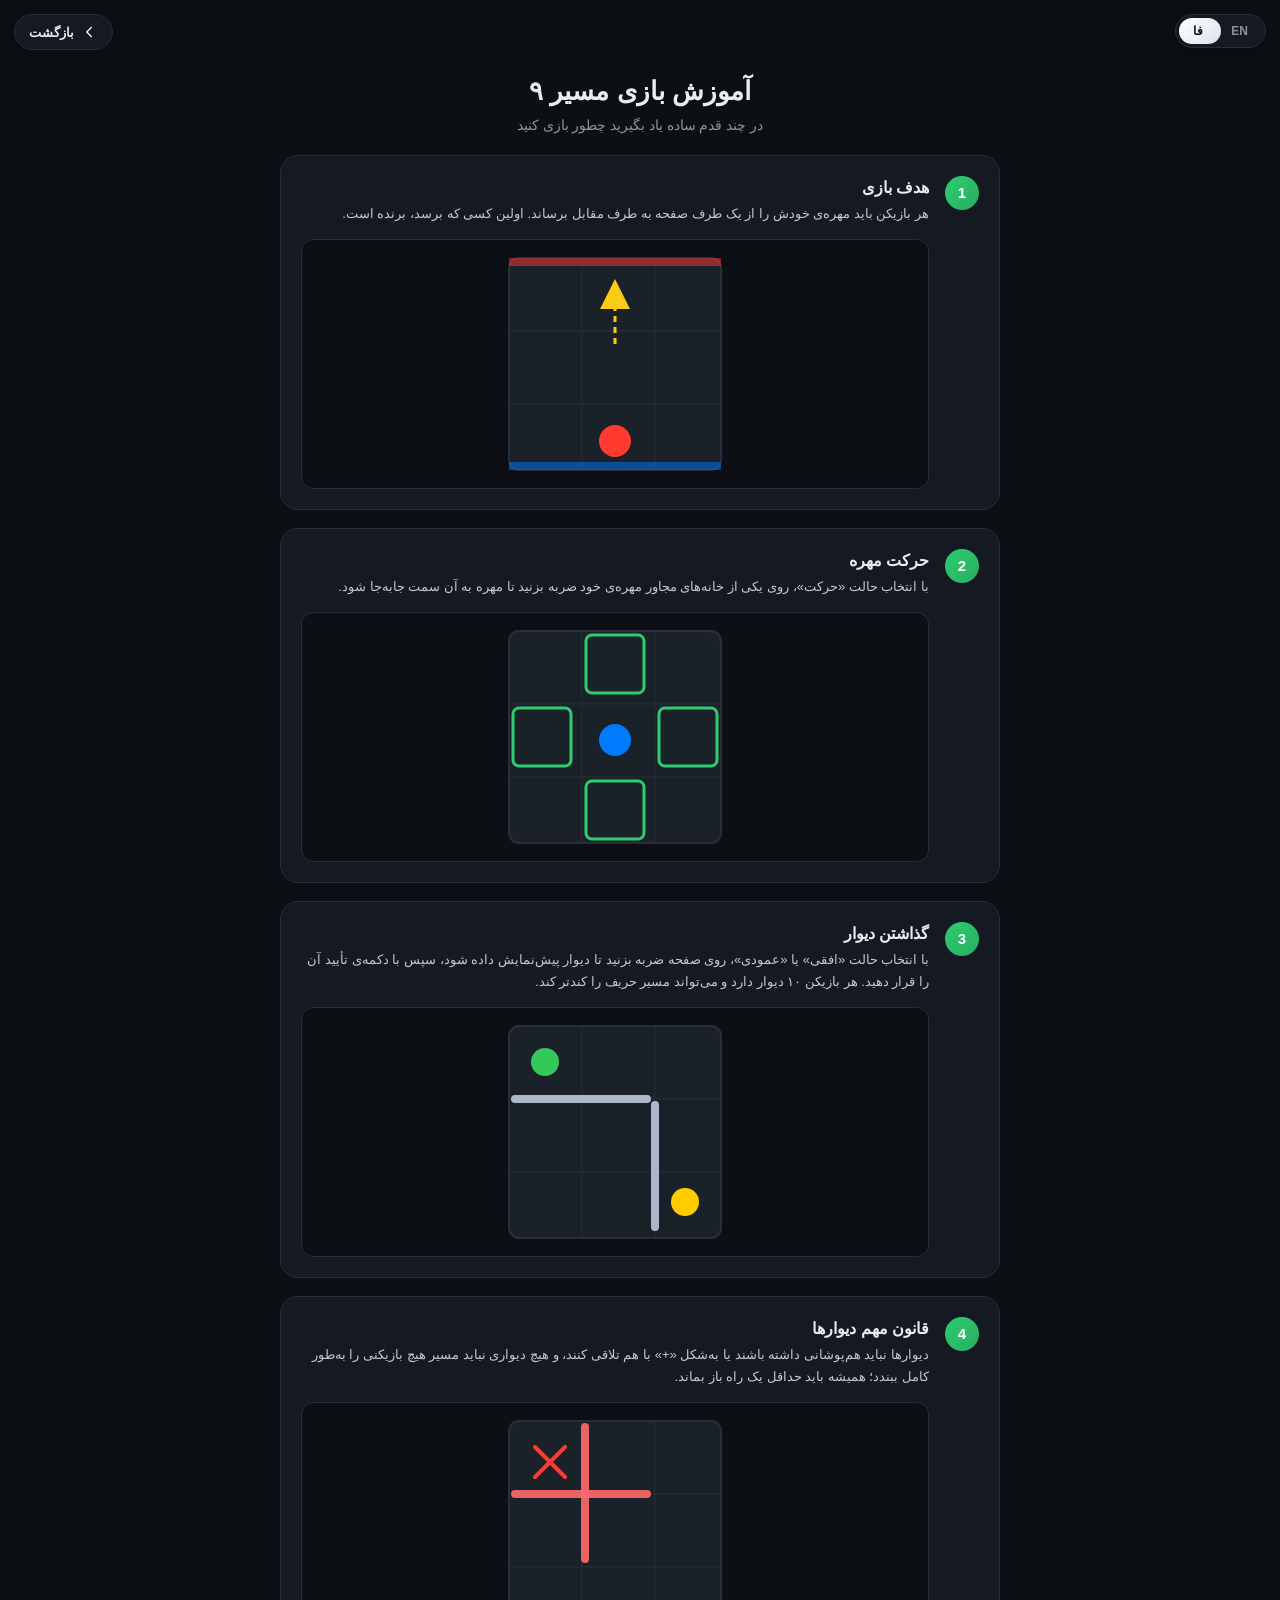
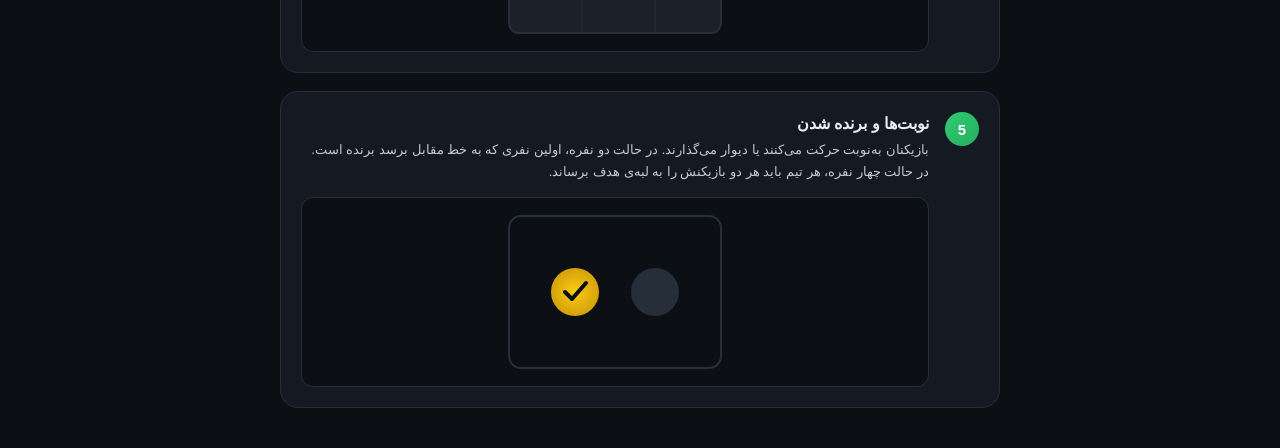
==== commit 7c8e0e29: "Add files via upload" ====
--- a/help.html
+++ b/help.html
@@ -5,6 +5,7 @@
 .help-top{position:fixed;top:14px;left:14px;z-index:250}
 .back-btn{display:flex;align-items:center;gap:6px;background:var(--card-bg);border:1px solid var(--border-color);color:var(--text-main);border-radius:20px;padding:8px 14px;font-size:12.5px;font-weight:700;text-decoration:none;box-shadow:0 4px 14px rgb(0 0 0/.35);transition:all 0.2s ease}
 .back-btn:hover{border-color:#4a5a6b;background:#20272f}
+.back-btn:active{transform:scale(.96)}
 .help-header{text-align:center;margin-top:10px}
 .help-header h1{margin:0 0 8px;font-size:26px}
 .help-header p{color:var(--text-muted);font-size:13.5px;margin:0;line-height:1.6}
@@ -15,19 +16,14 @@
 .step-body p{margin:0 0 14px;font-size:13px;line-height:1.7;color:#c0c9d6}
 .step-diagram{background:#0c1015;border:1px solid var(--border-color);border-radius:12px;padding:14px;display:flex;justify-content:center}
 .step-diagram svg{max-width:100%;height:auto}
-.cta-row{text-align:center;margin-top:6px}
-.cta-row a{display:inline-flex;align-items:center;gap:8px;background:linear-gradient(135deg,#2ecc71,#27ae60);color:#fff;text-decoration:none;font-weight:700;font-size:14px;padding:13px 26px;border-radius:12px;transition:all .2s ease}
-.cta-row a:hover{transform:translateY(-1px);box-shadow:0 6px 20px rgb(46 204 113/.4)}
-html[dir="ltr"] .help-top{left:auto;right:14px}
-html[dir="ltr"] .back-btn svg{transform:scaleX(-1)}
 </style>
 </head><body>
 <div class="help-top"><a href="index.html" class="back-btn"><svg class="icon-svg" viewBox="0 0 24 24" fill="none" stroke="currentColor" stroke-width="2" stroke-linecap="round" stroke-linejoin="round"><path d="M15 18l-6-6 6-6"/></svg><span id="lbl-back">Back</span></a></div>
-<div id="top-controls" style="left:14px;right:auto"><div class="lang-switch" id="lang-switch"><button type="button" class="lang-opt" id="lang-opt-fa" data-lang="fa">فا</button><button type="button" class="lang-opt" id="lang-opt-en" data-lang="en">EN</button><span class="lang-slider" id="lang-slider"></span></div></div>
+<div id="top-controls"><div class="lang-switch" id="lang-switch"><button type="button" class="lang-opt" id="lang-opt-fa" data-lang="fa">فا</button><button type="button" class="lang-opt" id="lang-opt-en" data-lang="en">EN</button><span class="lang-slider" id="lang-slider"></span></div></div>
 
 <div class="help-wrap">
   <div class="help-header">
-    <h1 id="h-title">آموزش بازی روت ۹</h1>
+    <h1 id="h-title">آموزش بازی مسیر ۹</h1>
     <p id="h-sub">در چند قدم ساده یاد بگیرید چطور بازی کنید</p>
   </div>
 
@@ -133,26 +129,22 @@
       </div>
     </div>
   </div>
-
-  <div class="cta-row"><a href="index.html" id="lbl-cta"><svg class="icon-svg" viewBox="0 0 24 24" fill="none" stroke="currentColor" stroke-width="2" stroke-linecap="round" stroke-linejoin="round"><path d="M4 12a8 8 0 0 1 14-5.3M20 3v5h-5"/><path d="M20 12a8 8 0 0 1-14 5.3M4 21v-5h5"/></svg><span>شروع بازی</span></a></div>
 </div>
 
 <script>
 const T={
-fa:{title:'آموزش بازی روت ۹',back:'بازگشت',sub:'در چند قدم ساده یاد بگیرید چطور بازی کنید',
+fa:{title:'آموزش بازی مسیر ۹',back:'بازگشت',sub:'در چند قدم ساده یاد بگیرید چطور بازی کنید',
 s1t:'هدف بازی',s1d:'هر بازیکن باید مهره‌ی خودش را از یک طرف صفحه به طرف مقابل برساند. اولین کسی که برسد، برنده است.',
 s2t:'حرکت مهره',s2d:'با انتخاب حالت «حرکت»، روی یکی از خانه‌های مجاور مهره‌ی خود ضربه بزنید تا مهره به آن سمت جابه‌جا شود.',
 s3t:'گذاشتن دیوار',s3d:'با انتخاب حالت «افقی» یا «عمودی»، روی صفحه ضربه بزنید تا دیوار پیش‌نمایش داده شود، سپس با دکمه‌ی تأیید آن را قرار دهید. هر بازیکن ۱۰ دیوار دارد و می‌تواند مسیر حریف را کندتر کند.',
 s4t:'قانون مهم دیوارها',s4d:'دیوارها نباید هم‌پوشانی داشته باشند یا به‌شکل «+» با هم تلاقی کنند، و هیچ دیواری نباید مسیر هیچ بازیکنی را به‌طور کامل ببندد؛ همیشه باید حداقل یک راه باز بماند.',
-s5t:'نوبت‌ها و برنده شدن',s5d:'بازیکنان به‌نوبت حرکت می‌کنند یا دیوار می‌گذارند. در حالت دو نفره، اولین نفری که به خط مقابل برسد برنده است. در حالت چهار نفره، هر تیم باید هر دو بازیکنش را به لبه‌ی هدف برساند.',
-cta:'شروع بازی'},
+s5t:'نوبت‌ها و برنده شدن',s5d:'بازیکنان به‌نوبت حرکت می‌کنند یا دیوار می‌گذارند. در حالت دو نفره، اولین نفری که به خط مقابل برسد برنده است. در حالت چهار نفره، هر تیم باید هر دو بازیکنش را به لبه‌ی هدف برساند.'},
 en:{title:'How to Play Route 9',back:'Back',sub:'Learn to play in a few simple steps',
 s1t:'Objective',s1d:'Each player must get their piece from one side of the board to the opposite side. First to arrive wins.',
 s2t:'Moving your piece',s2d:'Select "Move" mode, then tap a cell next to your piece to move there.',
 s3t:'Placing walls',s3d:'Select "Horizontal" or "Vertical" mode, tap the board to preview a wall, then confirm to place it. Each player has 10 walls to slow the opponent down.',
 s4t:'The key wall rule',s4d:'Walls cannot overlap or cross like a "+", and no wall may ever fully block any player\'s path — there must always be at least one way through.',
-s5t:'Turns and winning',s5d:'Players take turns moving or placing a wall. In 2-player mode, the first to reach the opposite side wins. In 4-player mode, each team must get both its players to their target edge.',
-cta:'Start Playing'}
+s5t:'Turns and winning',s5d:'Players take turns moving or placing a wall. In 2-player mode, the first to reach the opposite side wins. In 4-player mode, each team must get both its players to their target edge.'}
 };
 function apply(lang){
   const d=T[lang];
@@ -167,7 +159,6 @@
   document.getElementById('s3-t').textContent=d.s3t;document.getElementById('s3-d').textContent=d.s3d;
   document.getElementById('s4-t').textContent=d.s4t;document.getElementById('s4-d').textContent=d.s4d;
   document.getElementById('s5-t').textContent=d.s5t;document.getElementById('s5-d').textContent=d.s5d;
-  document.querySelector('#lbl-cta span').textContent=d.cta;
   document.getElementById('lang-opt-fa').classList.toggle('active',lang==='fa');
   document.getElementById('lang-opt-en').classList.toggle('active',lang==='en');
   document.getElementById('lang-switch').setAttribute('data-active',lang);
--- a/style.css
+++ b/style.css
@@ -1,7 +1,7 @@
-:root{--bg-color:#0c1015;--card-bg:#151a22;--border-color:#252e39;--text-main:#e6edf3;--text-muted:#8b949e;--red-color:#ff3b30;--blue-color:#007aff;--green-color:#34c759;--yellow-color:#ffcc00;--wall-color:#acb8c8;--board-bg:#1b2129;--grid-color:#282f3a}*{box-sizing:border-box}body{background-color:var(--bg-color);color:var(--text-main);font-family:-apple-system,BlinkMacSystemFont,"Segoe UI",Roboto,Helvetica,Arial,sans-serif;display:flex;justify-content:center;margin:0;padding:66px 20px 20px;min-height:100vh;user-select:none}#app{width:100%;max-width:1100px;display:none;flex-direction:column;gap:16px}#app.visible{display:flex}#start-overlay{position:fixed;inset:0;background:rgb(5 8 12 / .94);display:flex;align-items:center;justify-content:center;z-index:200;padding:20px}.start-card{background:var(--card-bg);border:1px solid var(--border-color);border-radius:20px;padding:32px 26px;max-width:400px;width:100%;text-align:center;box-shadow:0 10px 40px rgb(0 0 0 / .6);animation:startPop 0.35s ease}@keyframes startPop{from{opacity:0;transform:translateY(10px) scale(.97)}to{opacity:1;transform:translateY(0) scale(1)}}.start-card h1{margin:0 0 6px;font-size:24px;letter-spacing:.5px}.start-card .subtitle{color:var(--text-muted);font-size:13px;margin:0 0 26px;line-height:1.6}.mode-btn{width:100%;display:flex;align-items:center;gap:14px;background:#1b2129;border:1px solid var(--border-color);border-radius:14px;padding:14px 16px;margin-bottom:12px;cursor:pointer;transition:all 0.25s ease;color:var(--text-main);text-align:left;font-family:inherit}.mode-btn:hover{border-color:#4a5a6b;background:#20272f;transform:translateY(-2px)}.mode-btn:active{transform:translateY(0) scale(.98)}.mode-btn .mode-icon{font-size:22px;width:46px;height:46px;border-radius:12px;display:flex;align-items:center;justify-content:center;background:#0c1015;flex-shrink:0;overflow:hidden}.mode-btn .mode-text .t{font-weight:700;font-size:15px}.mode-btn .mode-text .d{font-size:11.5px;color:var(--text-muted);margin-top:3px;line-height:1.4}.mode-icon .icon-img{width:100%;height:100%;display:block;border-radius:12px;object-fit:cover;background:#0c1015}.topbar{display:flex;flex-wrap:wrap;justify-content:space-between;align-items:center;gap:10px;background:var(--card-bg);border:1px solid var(--border-color);border-radius:16px;padding:12px 20px}.topbar.mode-2p{display:grid;grid-template-columns:minmax(0,1fr) auto minmax(0,1fr);flex-wrap:nowrap;gap:6px}.topbar.mode-2p .player-card{min-width:0}.topbar.mode-2p .player-card:first-child{justify-self:start}.topbar.mode-2p .player-card:last-child{justify-self:end}.topbar.mode-2p .player-info{min-width:0}.topbar.mode-2p .player-info .name{overflow:hidden;text-overflow:ellipsis;white-space:nowrap}.player-card{display:flex;align-items:center;gap:12px;position:relative;padding:5px 10px;border-radius:10px;transition:all 0.3s ease;opacity:.5;min-width:130px}.player-card.active{opacity:1;background:#1d2530;border-color:var(--border-color)}.player-card.finished{opacity:.85}.player-card.finished .name::after{content:'';display:inline-block;width:12px;height:12px;margin-inline-start:4px;vertical-align:middle;background-image:url("data:image/svg+xml,%3Csvg xmlns='http://www.w3.org/2000/svg' viewBox='0 0 24 24' fill='none' stroke='%232ecc71' stroke-width='3.5' stroke-linecap='round' stroke-linejoin='round'%3E%3Cpolyline points='4 12 10 18 20 6'/%3E%3C/svg%3E");background-size:contain;background-repeat:no-repeat}.avatar{width:28px;height:28px;flex-shrink:0;box-shadow:0 0 12px rgb(255 255 255 / .1);display:flex;align-items:center;justify-content:center;border-radius:8px;font-weight:700;font-size:14px;color:#fff}.avatar.red{background:var(--red-color)}.avatar.blue{background:var(--blue-color)}.avatar.green{background:var(--green-color)}.avatar.yellow{background:var(--yellow-color)}.avatar.small{width:16px;height:16px}.player-info .name{font-size:14px;font-weight:600}.player-info .team-label{font-size:9.5px;color:var(--text-muted);margin-top:1px;letter-spacing:.5px}.player-info .score{font-size:12px;color:var(--text-muted);margin-top:2px;display:flex;align-items:center;gap:5px}.score-bar{width:100%;height:4px;background:#252e39;border-radius:4px;margin-top:4px;overflow:hidden}.score-bar .fill{height:100%;border-radius:4px;transition:width 0.5s ease}.fill.red{background:var(--red-color)}.fill.blue{background:var(--blue-color)}.fill.green{background:var(--green-color)}.fill.yellow{background:var(--yellow-color)}.bet-box{text-align:center;background:#0c1015;padding:4px 25px;border-radius:12px;border:1px solid #252e39}.bet-box .label{font-size:10px;color:var(--text-muted);letter-spacing:1px}.bet-box .amount{font-size:15px;font-weight:700;color:#facc15;display:flex;align-items:center;justify-content:center;gap:5px;margin-top:2px}.main-area{display:flex;flex-wrap:wrap;gap:16px}.board-wrapper{position:relative;flex:1;min-width:350px;background:var(--board-bg);border:1px solid var(--border-color);border-radius:16px;padding:16px;display:flex;justify-content:center;align-items:center;box-shadow:0 4px 20px rgb(0 0 0 / .5)}.board-wrapper::before,.board-wrapper::after{content:'';position:absolute;top:10%;bottom:10%;width:4px;background:#282f3a;border-radius:4px}.board-wrapper::before{left:15px}.board-wrapper::after{right:15px}canvas{width:100%;height:auto;aspect-ratio:1/1;border-radius:12px;touch-action:none;background:var(--board-bg);max-width:550px;box-shadow:inset 0 0 30px rgb(0 0 0 / .5)}.wall-confirm-popup{position:absolute;display:flex;gap:6px;transform:translate(-50%,-140%) scale(.85);opacity:0;pointer-events:none;transition:opacity 0.18s ease,transform 0.18s ease;z-index:20;white-space:nowrap}.wall-confirm-popup.visible{opacity:1;pointer-events:auto;transform:translate(-50%,-140%) scale(1)}.wall-confirm-btn,.wall-cancel-btn{border:none;border-radius:20px;padding:9px 16px;font-size:13px;font-weight:700;cursor:pointer;display:flex;align-items:center;gap:5px;box-shadow:0 4px 14px rgb(0 0 0 / .45);transition:all 0.2s ease;font-family:inherit}.wall-confirm-btn{background:linear-gradient(135deg,#2ecc71,#27ae60);color:#fff;animation:confirmPulse 1.6s infinite ease-in-out}.wall-confirm-btn:hover{transform:scale(1.08);box-shadow:0 6px 20px rgb(46 204 113 / .55)}.wall-confirm-btn:active{transform:scale(.96)}@keyframes confirmPulse{0%,100%{box-shadow:0 4px 14px rgb(46 204 113 / .3)}50%{box-shadow:0 4px 20px rgb(46 204 113 / .65)}}.wall-cancel-btn{background:#252e39;color:#c0c9d6;padding:9px 12px}.wall-cancel-btn:hover{background:#3a4552;color:#fff}.wall-cancel-btn:active{transform:scale(.94)}.controls{width:100%;display:flex;gap:12px;margin-top:0;flex-wrap:wrap}.control-btn{flex:1;min-width:80px;background:var(--card-bg);border:1px solid var(--border-color);border-radius:12px;padding:16px;display:flex;flex-direction:column;align-items:center;gap:8px;color:var(--text-muted);cursor:pointer;transition:all 0.3s ease;font-family:inherit;font-size:14px}.control-btn:hover{background:#1d2530;border-color:#2d3642}.control-btn.active{background:#1d2530;border-color:#4a5a6b;color:#fff}.control-btn:disabled{opacity:.4;cursor:not-allowed}.control-btn:disabled:hover{background:var(--card-bg);border-color:var(--border-color)}.control-btn .icon-box{font-size:18px;background:#0c1015;padding:4px 20px;border-radius:6px;display:flex;align-items:center;justify-content:center}.icon-svg{width:18px;height:18px;flex-shrink:0;display:inline-block;vertical-align:middle}.icon-svg.sm{width:14px;height:14px}.icon-svg.lg{width:26px;height:26px}.control-btn.danger{background:#8b2020;border-color:#8b2020;color:#fff}.control-btn.danger:hover{background:#a82525}.control-btn.danger .icon-box{background:#6b1717}.control-btn.neutral{color:#c0c9d6}.control-btn.neutral .icon-box{color:#c0c9d6}.sidebar{width:100%;flex-shrink:0;display:flex;flex-direction:column;gap:12px}.side-box{background:var(--card-bg);border:1px solid var(--border-color);border-radius:12px;padding:12px 16px}.side-box h3{font-size:10px;color:var(--text-muted);text-transform:uppercase;letter-spacing:1px;margin:0 0 10px 0;border-bottom:1px solid var(--border-color);padding-bottom:8px}.history-list{max-height:200px;overflow-y:auto;display:flex;flex-direction:column;gap:2px;padding-right:4px}.history-item{display:flex;align-items:center;gap:10px;font-family:monospace;font-size:12px;padding:3px 4px;border-radius:4px;transition:all 0.2s}.history-item:hover{background:#1d2530}.history-item .num{color:#4a5568;width:20px;text-align:right}.history-item .action-text{color:#fff}.symbol-container{display:flex;justify-content:center;align-items:center;width:16px;height:16px}.symbol-line{width:12px;height:2px;border-radius:2px;background:#fff}.symbol-line.vertical{width:2px;height:12px}.symbol-line.red{background:var(--red-color)}.symbol-line.blue{background:var(--blue-color)}.symbol-line.green{background:var(--green-color)}.symbol-line.yellow{background:var(--yellow-color)}.symbol-circle{width:10px;height:10px;border-radius:50%;background:#fff}.symbol-circle.red{background:var(--red-color)}.symbol-circle.blue{background:var(--blue-color)}.symbol-circle.green{background:var(--green-color)}.symbol-circle.yellow{background:var(--yellow-color)}.history-pagination{display:flex;justify-content:center;align-items:center;gap:10px;margin-top:8px;color:var(--text-muted);font-size:12px;border-top:1px solid var(--border-color);padding-top:6px}.history-pagination span{cursor:pointer}.info-row{display:flex;justify-content:space-between;padding:4px 0;font-size:12px}.info-row .label{color:var(--text-muted)}.text-red{color:var(--red-color)}.text-blue{color:var(--blue-color)}.text-green{color:var(--green-color)}.text-yellow{color:var(--yellow-color)}.bottom-info{display:grid;grid-template-columns:repeat(3,1fr);gap:16px;background:var(--card-bg);border:1px solid var(--border-color);border-radius:16px;padding:16px 20px}.info-block h4{font-size:10px;color:var(--text-muted);text-transform:uppercase;margin:0 0 8px 0;letter-spacing:1px}.info-block p{font-size:12px;line-height:1.5;color:#c0c9d6;margin:0;display:flex;align-items:center;gap:8px}@media (max-width:1000px){.board-wrapper{width:100%;flex:none;order:1}.controls{width:100%;order:2;flex-wrap:wrap;margin-top:0}.sidebar{width:100%;order:3}.bottom-info{order:4;grid-template-columns:1fr}.control-btn{min-width:80px;flex:1}}@media (max-width:480px){.player-card{min-width:44%}.topbar{padding:10px 12px;gap:6px}.topbar.mode-2p{gap:4px}.topbar.mode-2p .player-card{gap:8px;padding:4px 2px}.topbar.mode-2p .avatar{width:24px;height:24px}.topbar.mode-2p .player-info .name{font-size:12.5px}.topbar.mode-2p .player-info .team-label{font-size:8.5px}.topbar.mode-2p .player-info .score{font-size:10.5px}.bet-box{padding:4px 10px}.bet-box .label{font-size:8.5px;letter-spacing:.5px}.bet-box .amount{font-size:12.5px;gap:3px}}@media (max-width:360px){.topbar.mode-2p .avatar{width:20px;height:20px}.topbar.mode-2p .player-info .name{font-size:11.5px}.bet-box{padding:3px 7px}}#top-controls{position:fixed;top:14px;right:14px;z-index:250;display:flex;gap:8px;direction:ltr}.top-ctrl-btn{background:var(--card-bg);border:1px solid var(--border-color);color:var(--text-main);border-radius:20px;padding:8px 14px;font-size:12.5px;font-weight:700;cursor:pointer;display:flex;align-items:center;gap:6px;box-shadow:0 4px 14px rgb(0 0 0 / .35);font-family:inherit;transition:all 0.2s ease}.top-ctrl-btn:hover{border-color:#4a5a6b;background:#20272f;transform:translateY(-1px)}.top-ctrl-btn:active{transform:translateY(0) scale(.96)}#app,#start-overlay{direction:ltr}html[dir="rtl"] #app,html[dir="rtl"] #start-overlay{text-align:left}html[dir="rtl"] .start-card,html[dir="rtl"] .mode-text,html[dir="rtl"] .side-box,html[dir="rtl"] .info-block,html[dir="rtl"] #about-modal .about-card{direction:rtl;text-align:right}html[dir="rtl"] .go-card{direction:rtl}html[dir="rtl"] .mode-btn{text-align:right}#about-overlay{position:fixed;inset:0;background:rgb(5 8 12 / .85);display:none;align-items:center;justify-content:center;z-index:300;padding:20px}#about-overlay.visible{display:flex}.about-card{background:var(--card-bg);border:1px solid var(--border-color);border-radius:20px;padding:30px 26px;max-width:380px;width:100%;text-align:center;box-shadow:0 10px 40px rgb(0 0 0 / .6);animation:startPop 0.35s ease}.about-card h2{margin:0 0 14px;font-size:20px}.about-card p{color:var(--text-muted);font-size:13.5px;line-height:1.7;margin:0 0 18px}.about-card .creator-box{background:#0c1015;border:1px solid var(--border-color);border-radius:14px;padding:14px 16px;margin-bottom:18px}.about-card .creator-box .label{font-size:10px;color:var(--text-muted);text-transform:uppercase;letter-spacing:1px;margin-bottom:6px}.about-card .creator-box .creator-name{font-size:16px;font-weight:700;color:#facc15}.about-close-btn{width:100%;background:#1b2129;border:1px solid var(--border-color);border-radius:12px;padding:12px;color:var(--text-main);font-weight:700;cursor:pointer;font-family:inherit;font-size:14px;transition:all 0.2s ease}.about-close-btn:hover{background:#20272f;border-color:#4a5a6b}#game-over-overlay{position:fixed;inset:0;background:rgb(5 8 12 / .9);display:none;align-items:center;justify-content:center;z-index:320;padding:20px}#game-over-overlay.visible{display:flex}.go-card{background:var(--card-bg);border:1px solid var(--border-color);border-radius:20px;padding:30px 26px;max-width:380px;width:100%;text-align:center;box-shadow:0 10px 40px rgb(0 0 0 / .6);animation:startPop 0.35s ease}.go-trophy{width:56px;height:56px;margin:0 auto 14px;border-radius:50%;background:linear-gradient(135deg,#facc15,#d4a10a);display:flex;align-items:center;justify-content:center;box-shadow:0 6px 22px rgb(250 204 21 / .4)}.go-trophy svg{width:30px;height:30px;color:#0c1015}.go-label{font-size:11px;letter-spacing:1.5px;color:var(--text-muted);text-transform:uppercase;margin-bottom:6px}.go-winner-name{font-size:24px;font-weight:800;margin-bottom:20px}.go-winner-name.red{color:var(--red-color)}.go-winner-name.blue{color:var(--blue-color)}.go-winner-name.green{color:var(--green-color)}.go-winner-name.yellow{color:var(--yellow-color)}.go-vs-row{display:flex;align-items:center;justify-content:space-between;background:#0c1015;border:1px solid var(--border-color);border-radius:14px;padding:12px 16px;margin-bottom:22px}.go-side{display:flex;flex-direction:column;align-items:center;gap:6px;flex:1;min-width:0}.go-side .go-tag{font-size:9.5px;letter-spacing:1px;text-transform:uppercase;color:var(--text-muted)}.go-side .go-name{font-size:13px;font-weight:700;max-width:100%;overflow:hidden;text-overflow:ellipsis;white-space:nowrap}.go-side.go-winner-side .go-tag{color:#2ecc71}.go-side.go-loser-side .go-tag{color:#ff6b6b}.go-divider-x{color:var(--text-muted);font-size:12px;padding:0 10px;flex-shrink:0}.go-actions{display:flex;flex-direction:column;gap:10px}.go-btn{width:100%;display:flex;align-items:center;justify-content:center;gap:8px;border-radius:12px;padding:13px;font-weight:700;font-size:14px;cursor:pointer;font-family:inherit;border:1px solid var(--border-color);transition:all 0.2s ease}.go-btn.go-primary{background:linear-gradient(135deg,#2ecc71,#27ae60);color:#fff;border:none}.go-btn.go-primary:hover{transform:translateY(-1px);box-shadow:0 6px 20px rgb(46 204 113 / .4)}.go-btn.go-secondary{background:#1b2129;color:var(--text-main)}.go-btn.go-secondary:hover{background:#20272f}#toast-container{position:fixed;top:66px;left:50%;transform:translateX(-50%);z-index:400;display:flex;flex-direction:column;gap:8px;align-items:center;pointer-events:none;width:100%;max-width:92vw}.toast{background:#1b2129;border:1px solid var(--border-color);border-left:4px solid var(--red-color);color:var(--text-main);padding:10px 16px;border-radius:10px;font-size:13px;font-weight:600;box-shadow:0 8px 24px rgb(0 0 0 / .5);opacity:0;transform:translateY(-10px);transition:opacity 0.25s ease,transform 0.25s ease;text-align:center;max-width:100%}.toast.show{opacity:1;transform:translateY(0)}html[dir="rtl"] .toast{direction:rtl}.name-input-row{display:flex;align-items:center;gap:10px;margin-bottom:10px}.name-input-row input{flex:1;background:#0c1015;border:1px solid var(--border-color);border-radius:10px;padding:10px 12px;color:var(--text-main);font-family:inherit;font-size:14px;min-width:0}.name-input-row input:focus{outline:none;border-color:#4a5a6b}.name-entry-actions{display:flex;gap:10px;margin-top:18px}.name-entry-actions button{flex:1;border-radius:12px;padding:12px;font-weight:700;font-size:14px;cursor:pointer;font-family:inherit;border:1px solid var(--border-color);transition:all 0.2s ease}#btn-name-back{background:#1b2129;color:var(--text-main)}#btn-name-back:hover{background:#20272f}#btn-name-confirm{background:linear-gradient(135deg,#2ecc71,#27ae60);color:#fff;border:none}#btn-name-confirm:hover{transform:translateY(-1px);box-shadow:0 6px 20px rgb(46 204 113 / .4)}#name-entry-view h1{margin:0 0 18px;font-size:20px;text-align:center}.topbar.mode-2p .player-card:last-child{flex-direction:row-reverse}.lang-switch{position:relative;display:flex;background:var(--card-bg);border:1px solid var(--border-color);border-radius:20px;padding:3px;box-shadow:0 4px 14px rgb(0 0 0/.35);direction:ltr}.lang-switch .lang-opt{position:relative;z-index:2;border:none;background:transparent;color:var(--text-muted);font-weight:700;font-size:12px;padding:6px 14px;border-radius:16px;cursor:pointer;font-family:inherit;transition:color .25s ease}.lang-switch .lang-opt.active{color:#0c1015}.lang-slider{position:absolute;top:3px;bottom:3px;left:3px;width:calc(50% - 3px);background:linear-gradient(135deg,#fff,#dbe3ec);border-radius:16px;transition:transform .25s cubic-bezier(.4,0,.2,1);z-index:1}.lang-switch[data-active="en"] .lang-slider{transform:translateX(100%)}#name-entry-view{max-height:85vh;overflow-y:auto}.player-setup-card{background:#0c1015;border:1px solid var(--border-color);border-radius:14px;padding:12px;margin-bottom:12px;text-align:left}.player-setup-card .name-input-row{margin-bottom:10px}.customize-row{display:flex;flex-direction:column;gap:8px}.swatch-group,.icon-group{display:flex;gap:7px;flex-wrap:wrap}.swatch-btn{width:22px;height:22px;border-radius:50%;border:2px solid transparent;cursor:pointer;padding:0;box-shadow:0 0 0 1px rgb(255 255 255/.08) inset;transition:transform .18s cubic-bezier(.34,1.56,.64,1),box-shadow .18s ease,border-color .18s ease}.swatch-btn:hover{transform:scale(1.12)}.swatch-btn:active{transform:scale(.92)}.swatch-btn.selected{border-color:#fff;transform:scale(1.18);box-shadow:0 0 0 3px rgb(255 255 255/.15),0 0 10px rgb(255 255 255/.35)}.swatch-btn[data-gradient="1"]{box-shadow:0 0 0 1px rgb(255 255 255/.35) inset}.swatch-btn[data-gradient="1"].selected{box-shadow:0 0 0 1px rgb(255 255 255/.35) inset,0 0 0 3px rgb(255 255 255/.15),0 0 10px rgb(255 255 255/.35)}
+:root{--bg-color:#0c1015;--card-bg:#151a22;--border-color:#252e39;--text-main:#e6edf3;--text-muted:#8b949e;--red-color:#ff3b30;--blue-color:#007aff;--green-color:#34c759;--yellow-color:#ffcc00;--wall-color:#acb8c8;--board-bg:#1b2129;--grid-color:#282f3a}*{box-sizing:border-box;-webkit-tap-highlight-color:transparent;-webkit-touch-callout:none}body{background-color:var(--bg-color);color:var(--text-main);font-family:-apple-system,BlinkMacSystemFont,"Segoe UI",Roboto,Helvetica,Arial,sans-serif;display:flex;justify-content:center;margin:0;padding:66px 20px 20px;min-height:100vh;user-select:none}#app{width:100%;max-width:1100px;display:none;flex-direction:column;gap:16px}#app.visible{display:flex}#start-overlay{position:fixed;inset:0;background:rgb(5 8 12 / .94);display:flex;align-items:center;justify-content:center;z-index:200;padding:20px}.start-card{background:var(--card-bg);border:1px solid var(--border-color);border-radius:20px;padding:32px 26px;max-width:400px;width:100%;text-align:center;box-shadow:0 10px 40px rgb(0 0 0 / .6);animation:startPop 0.35s ease}@keyframes startPop{from{opacity:0;transform:translateY(10px) scale(.97)}to{opacity:1;transform:translateY(0) scale(1)}}.start-card h1{margin:0 0 6px;font-size:24px;letter-spacing:.5px}.start-card .subtitle{color:var(--text-muted);font-size:13px;margin:0 0 26px;line-height:1.6}.mode-btn{width:100%;display:flex;align-items:center;gap:14px;background:#1b2129;border:1px solid var(--border-color);border-radius:14px;padding:14px 16px;margin-bottom:12px;cursor:pointer;transition:all 0.25s ease;color:var(--text-main);text-align:left;font-family:inherit}.mode-btn:hover{border-color:#4a5a6b;background:#20272f;transform:translateY(-2px)}.mode-btn:active{transform:translateY(0) scale(.98)}.mode-btn .mode-icon{font-size:22px;width:46px;height:46px;border-radius:12px;display:flex;align-items:center;justify-content:center;background:#0c1015;flex-shrink:0;overflow:hidden}.mode-btn .mode-text .t{font-weight:700;font-size:15px}.mode-btn .mode-text .d{font-size:11.5px;color:var(--text-muted);margin-top:3px;line-height:1.4}.mode-icon .icon-img{width:100%;height:100%;display:block;border-radius:12px;object-fit:cover;background:#0c1015}.topbar{display:flex;flex-wrap:wrap;justify-content:space-between;align-items:center;gap:10px;background:var(--card-bg);border:1px solid var(--border-color);border-radius:16px;padding:12px 20px}.topbar.mode-2p{display:grid;grid-template-columns:minmax(0,1fr) auto minmax(0,1fr);flex-wrap:nowrap;gap:6px}.topbar.mode-2p .player-card{min-width:0}.topbar.mode-2p .player-card:first-child{justify-self:start}.topbar.mode-2p .player-card:last-child{justify-self:end}.topbar.mode-2p .player-info{min-width:0}.topbar.mode-2p .player-info .name{overflow:hidden;text-overflow:ellipsis;white-space:nowrap}.player-card{display:flex;align-items:center;gap:12px;position:relative;padding:5px 10px;border-radius:10px;transition:all 0.3s ease;opacity:.5;min-width:130px}.player-card.active{opacity:1;background:#1d2530;border-color:var(--border-color)}.player-card.finished{opacity:.85}.player-card.finished .name::after{content:'';display:inline-block;width:12px;height:12px;margin-inline-start:4px;vertical-align:middle;background-image:url("data:image/svg+xml,%3Csvg xmlns='http://www.w3.org/2000/svg' viewBox='0 0 24 24' fill='none' stroke='%232ecc71' stroke-width='3.5' stroke-linecap='round' stroke-linejoin='round'%3E%3Cpolyline points='4 12 10 18 20 6'/%3E%3C/svg%3E");background-size:contain;background-repeat:no-repeat}.avatar{width:28px;height:28px;flex-shrink:0;box-shadow:0 0 12px rgb(255 255 255 / .1);display:flex;align-items:center;justify-content:center;border-radius:8px;font-weight:700;font-size:14px;color:#fff}.avatar.red{background:var(--red-color)}.avatar.blue{background:var(--blue-color)}.avatar.green{background:var(--green-color)}.avatar.yellow{background:var(--yellow-color)}.avatar.small{width:16px;height:16px}.player-info .name{font-size:14px;font-weight:600}.player-info .team-label{font-size:9.5px;color:var(--text-muted);margin-top:1px;letter-spacing:.5px}.player-info .score{font-size:12px;color:var(--text-muted);margin-top:2px;display:flex;align-items:center;gap:5px}.score-bar{width:100%;height:4px;background:#252e39;border-radius:4px;margin-top:4px;overflow:hidden}.score-bar .fill{height:100%;border-radius:4px;transition:width 0.5s ease}.fill.red{background:var(--red-color)}.fill.blue{background:var(--blue-color)}.fill.green{background:var(--green-color)}.fill.yellow{background:var(--yellow-color)}.bet-box{text-align:center;background:#0c1015;padding:4px 25px;border-radius:12px;border:1px solid #252e39}.bet-box .label{font-size:10px;color:var(--text-muted);letter-spacing:1px}.bet-box .amount{font-size:15px;font-weight:700;color:#facc15;display:flex;align-items:center;justify-content:center;gap:5px;margin-top:2px}.main-area{display:flex;flex-wrap:wrap;gap:16px}.board-wrapper{position:relative;flex:1;min-width:350px;background:var(--board-bg);border:1px solid var(--border-color);border-radius:16px;padding:16px;display:flex;justify-content:center;align-items:center;box-shadow:0 4px 20px rgb(0 0 0 / .5)}.board-wrapper::before,.board-wrapper::after{content:'';position:absolute;top:10%;bottom:10%;width:4px;background:#282f3a;border-radius:4px}.board-wrapper::before{left:15px}.board-wrapper::after{right:15px}canvas{width:100%;height:auto;aspect-ratio:1/1;border-radius:12px;touch-action:none;background:var(--board-bg);max-width:550px;box-shadow:inset 0 0 30px rgb(0 0 0 / .5)}.wall-confirm-popup{position:absolute;display:flex;gap:6px;transform:translate(-50%,-140%) scale(.85);opacity:0;pointer-events:none;transition:opacity 0.18s ease,transform 0.18s ease;z-index:20;white-space:nowrap}.wall-confirm-popup.visible{opacity:1;pointer-events:auto;transform:translate(-50%,-140%) scale(1)}.wall-confirm-btn,.wall-cancel-btn{border:none;border-radius:20px;padding:9px 16px;font-size:13px;font-weight:700;cursor:pointer;display:flex;align-items:center;gap:5px;box-shadow:0 4px 14px rgb(0 0 0 / .45);transition:all 0.2s ease;font-family:inherit}.wall-confirm-btn{background:linear-gradient(135deg,#2ecc71,#27ae60);color:#fff;animation:confirmPulse 1.6s infinite ease-in-out}.wall-confirm-btn:hover{transform:scale(1.08);box-shadow:0 6px 20px rgb(46 204 113 / .55)}.wall-confirm-btn:active{transform:scale(.96)}@keyframes confirmPulse{0%,100%{box-shadow:0 4px 14px rgb(46 204 113 / .3)}50%{box-shadow:0 4px 20px rgb(46 204 113 / .65)}}.wall-cancel-btn{background:#252e39;color:#c0c9d6;padding:9px 12px}.wall-cancel-btn:hover{background:#3a4552;color:#fff}.wall-cancel-btn:active{transform:scale(.94)}.controls{width:100%;display:flex;gap:12px;margin-top:0;flex-wrap:wrap}.control-btn{flex:1;min-width:80px;background:var(--card-bg);border:1px solid var(--border-color);border-radius:12px;padding:16px;display:flex;flex-direction:column;align-items:center;gap:8px;color:var(--text-muted);cursor:pointer;transition:all 0.3s ease;font-family:inherit;font-size:14px}.control-btn:hover{background:#1d2530;border-color:#2d3642}.control-btn:active{transform:scale(.95);background:#1d2530;border-color:#4a5a6b}.control-btn.active{background:#1d2530;border-color:#4a5a6b;color:#fff}.control-btn:disabled{opacity:.4;cursor:not-allowed}.control-btn:disabled:hover{background:var(--card-bg);border-color:var(--border-color)}.control-btn .icon-box{font-size:18px;background:#0c1015;padding:4px 20px;border-radius:6px;display:flex;align-items:center;justify-content:center}.icon-svg{width:18px;height:18px;flex-shrink:0;display:inline-block;vertical-align:middle}.icon-svg.sm{width:14px;height:14px}.icon-svg.lg{width:26px;height:26px}.control-btn.danger{background:#8b2020;border-color:#8b2020;color:#fff}.control-btn.danger:hover{background:#a82525}.control-btn.danger .icon-box{background:#6b1717}.control-btn.neutral{color:#c0c9d6}.control-btn.neutral .icon-box{color:#c0c9d6}.sidebar{width:100%;flex-shrink:0;display:flex;flex-direction:column;gap:12px}.side-box{background:var(--card-bg);border:1px solid var(--border-color);border-radius:12px;padding:12px 16px}.side-box h3{font-size:10px;color:var(--text-muted);text-transform:uppercase;letter-spacing:1px;margin:0 0 10px 0;border-bottom:1px solid var(--border-color);padding-bottom:8px}.history-list{max-height:200px;overflow-y:auto;display:flex;flex-direction:column;gap:2px;padding-right:4px}.history-item{display:flex;align-items:center;gap:10px;font-family:monospace;font-size:12px;padding:3px 4px;border-radius:4px;transition:all 0.2s}.history-item:hover{background:#1d2530}.history-item .num{color:#4a5568;width:20px;text-align:right}.history-item .action-text{color:#fff}.symbol-container{display:flex;justify-content:center;align-items:center;width:16px;height:16px}.symbol-line{width:12px;height:2px;border-radius:2px;background:#fff}.symbol-line.vertical{width:2px;height:12px}.symbol-line.red{background:var(--red-color)}.symbol-line.blue{background:var(--blue-color)}.symbol-line.green{background:var(--green-color)}.symbol-line.yellow{background:var(--yellow-color)}.symbol-circle{width:10px;height:10px;border-radius:50%;background:#fff}.symbol-circle.red{background:var(--red-color)}.symbol-circle.blue{background:var(--blue-color)}.symbol-circle.green{background:var(--green-color)}.symbol-circle.yellow{background:var(--yellow-color)}.history-pagination{display:flex;justify-content:center;align-items:center;gap:10px;margin-top:8px;color:var(--text-muted);font-size:12px;border-top:1px solid var(--border-color);padding-top:6px}.history-pagination span{cursor:pointer}.info-row{display:flex;justify-content:space-between;padding:4px 0;font-size:12px}.info-row .label{color:var(--text-muted)}.text-red{color:var(--red-color)}.text-blue{color:var(--blue-color)}.text-green{color:var(--green-color)}.text-yellow{color:var(--yellow-color)}.bottom-info{display:grid;grid-template-columns:repeat(3,1fr);gap:16px;background:var(--card-bg);border:1px solid var(--border-color);border-radius:16px;padding:16px 20px}.info-block h4{font-size:10px;color:var(--text-muted);text-transform:uppercase;margin:0 0 8px 0;letter-spacing:1px}.info-block p{font-size:12px;line-height:1.5;color:#c0c9d6;margin:0;display:flex;align-items:center;gap:8px}@media (max-width:1000px){.board-wrapper{width:100%;flex:none;order:1}.controls{width:100%;order:2;flex-wrap:wrap;margin-top:0}.sidebar{width:100%;order:3}.bottom-info{order:4;grid-template-columns:1fr}.control-btn{min-width:80px;flex:1}}@media (max-width:480px){.player-card{min-width:44%}.topbar{padding:10px 12px;gap:6px}.topbar.mode-2p{gap:4px}.topbar.mode-2p .player-card{gap:8px;padding:4px 2px}.topbar.mode-2p .avatar{width:24px;height:24px}.topbar.mode-2p .player-info .name{font-size:12.5px}.topbar.mode-2p .player-info .team-label{font-size:8.5px}.topbar.mode-2p .player-info .score{font-size:10.5px}.bet-box{padding:4px 10px}.bet-box .label{font-size:8.5px;letter-spacing:.5px}.bet-box .amount{font-size:12.5px;gap:3px}}@media (max-width:360px){.topbar.mode-2p .avatar{width:20px;height:20px}.topbar.mode-2p .player-info .name{font-size:11.5px}.bet-box{padding:3px 7px}}#top-controls{position:fixed;top:14px;right:14px;z-index:250;display:flex;gap:8px;flex-wrap:wrap;justify-content:flex-end;direction:ltr}.top-ctrl-btn{background:var(--card-bg);border:1px solid var(--border-color);color:var(--text-main);border-radius:20px;padding:8px 14px;font-size:12.5px;font-weight:700;cursor:pointer;display:flex;align-items:center;gap:6px;box-shadow:0 4px 14px rgb(0 0 0 / .35);font-family:inherit;transition:all 0.2s ease;text-decoration:none}.top-ctrl-btn:hover{border-color:#4a5a6b;background:#20272f;transform:translateY(-1px)}.top-ctrl-btn:active{transform:translateY(0) scale(.96)}#app,#start-overlay{direction:ltr}html[dir="rtl"] #app,html[dir="rtl"] #start-overlay{text-align:left}html[dir="rtl"] .start-card,html[dir="rtl"] .mode-text,html[dir="rtl"] .side-box,html[dir="rtl"] .info-block,html[dir="rtl"] #about-modal .about-card{direction:rtl;text-align:right}html[dir="rtl"] .go-card{direction:rtl}html[dir="rtl"] .mode-btn{text-align:right}#about-overlay{position:fixed;inset:0;background:rgb(5 8 12 / .85);display:none;align-items:center;justify-content:center;z-index:300;padding:20px}#about-overlay.visible{display:flex}.about-card{background:var(--card-bg);border:1px solid var(--border-color);border-radius:20px;padding:30px 26px;max-width:380px;width:100%;text-align:center;box-shadow:0 10px 40px rgb(0 0 0 / .6);animation:startPop 0.35s ease}.about-card h2{margin:0 0 14px;font-size:20px}.about-card p{color:var(--text-muted);font-size:13.5px;line-height:1.7;margin:0 0 18px}.about-card .creator-box{background:#0c1015;border:1px solid var(--border-color);border-radius:14px;padding:14px 16px;margin-bottom:18px}.about-card .creator-box .label{font-size:10px;color:var(--text-muted);text-transform:uppercase;letter-spacing:1px;margin-bottom:6px}.about-card .creator-box .creator-name{font-size:16px;font-weight:700;color:#facc15}.about-close-btn{width:100%;background:#1b2129;border:1px solid var(--border-color);border-radius:12px;padding:12px;color:var(--text-main);font-weight:700;cursor:pointer;font-family:inherit;font-size:14px;transition:all 0.2s ease}.about-close-btn:hover{background:#20272f;border-color:#4a5a6b}.about-close-btn:active{transform:scale(.97)}#game-over-overlay{position:fixed;inset:0;background:rgb(5 8 12 / .9);display:none;align-items:center;justify-content:center;z-index:320;padding:20px}#game-over-overlay.visible{display:flex}.go-card{background:var(--card-bg);border:1px solid var(--border-color);border-radius:20px;padding:30px 26px;max-width:380px;width:100%;text-align:center;box-shadow:0 10px 40px rgb(0 0 0 / .6);animation:startPop 0.35s ease}.go-trophy{width:56px;height:56px;margin:0 auto 14px;border-radius:50%;background:linear-gradient(135deg,#facc15,#d4a10a);display:flex;align-items:center;justify-content:center;box-shadow:0 6px 22px rgb(250 204 21 / .4)}.go-trophy svg{width:30px;height:30px;color:#0c1015}.go-label{font-size:11px;letter-spacing:1.5px;color:var(--text-muted);text-transform:uppercase;margin-bottom:6px}.go-winner-name{font-size:24px;font-weight:800;margin-bottom:20px}.go-winner-name.red{color:var(--red-color)}.go-winner-name.blue{color:var(--blue-color)}.go-winner-name.green{color:var(--green-color)}.go-winner-name.yellow{color:var(--yellow-color)}.go-vs-row{display:flex;align-items:center;justify-content:space-between;background:#0c1015;border:1px solid var(--border-color);border-radius:14px;padding:12px 16px;margin-bottom:22px}.go-side{display:flex;flex-direction:column;align-items:center;gap:6px;flex:1;min-width:0}.go-side .go-tag{font-size:9.5px;letter-spacing:1px;text-transform:uppercase;color:var(--text-muted)}.go-side .go-name{font-size:13px;font-weight:700;max-width:100%;overflow:hidden;text-overflow:ellipsis;white-space:nowrap}.go-side.go-winner-side .go-tag{color:#2ecc71}.go-side.go-loser-side .go-tag{color:#ff6b6b}.go-divider-x{color:var(--text-muted);font-size:12px;padding:0 10px;flex-shrink:0}.go-actions{display:flex;flex-direction:column;gap:10px}.go-btn{width:100%;display:flex;align-items:center;justify-content:center;gap:8px;border-radius:12px;padding:13px;font-weight:700;font-size:14px;cursor:pointer;font-family:inherit;border:1px solid var(--border-color);transition:all 0.2s ease}.go-btn.go-primary{background:linear-gradient(135deg,#2ecc71,#27ae60);color:#fff;border:none}.go-btn.go-primary:hover{transform:translateY(-1px);box-shadow:0 6px 20px rgb(46 204 113 / .4)}.go-btn.go-primary:active{transform:scale(.97)}.go-btn.go-secondary{background:#1b2129;color:var(--text-main)}.go-btn.go-secondary:hover{background:#20272f}.go-btn.go-secondary:active{transform:scale(.97);background:#151a22}#toast-container{position:fixed;top:66px;left:50%;transform:translateX(-50%);z-index:400;display:flex;flex-direction:column;gap:8px;align-items:center;pointer-events:none;width:100%;max-width:92vw}.toast{background:#1b2129;border:1px solid var(--border-color);border-left:4px solid var(--red-color);color:var(--text-main);padding:10px 16px;border-radius:10px;font-size:13px;font-weight:600;box-shadow:0 8px 24px rgb(0 0 0 / .5);opacity:0;transform:translateY(-10px);transition:opacity 0.25s ease,transform 0.25s ease;text-align:center;max-width:100%}.toast.show{opacity:1;transform:translateY(0)}html[dir="rtl"] .toast{direction:rtl}.name-input-row{display:flex;align-items:center;gap:10px;margin-bottom:10px}.name-input-row input{flex:1;background:#0c1015;border:1px solid var(--border-color);border-radius:10px;padding:10px 12px;color:var(--text-main);font-family:inherit;font-size:14px;min-width:0}.name-input-row input:focus{outline:none;border-color:#4a5a6b}.name-entry-actions{display:flex;gap:10px;margin-top:18px}.name-entry-actions button{flex:1;border-radius:12px;padding:12px;font-weight:700;font-size:14px;cursor:pointer;font-family:inherit;border:1px solid var(--border-color);transition:all 0.2s ease}#btn-name-back{background:#1b2129;color:var(--text-main)}#btn-name-back:hover{background:#20272f}#btn-name-back:active{transform:scale(.97)}#btn-name-confirm{background:linear-gradient(135deg,#2ecc71,#27ae60);color:#fff;border:none}#btn-name-confirm:hover{transform:translateY(-1px);box-shadow:0 6px 20px rgb(46 204 113 / .4)}#btn-name-confirm:active{transform:scale(.97)}#name-entry-view h1{margin:0 0 18px;font-size:20px;text-align:center}.topbar.mode-2p .player-card:last-child{flex-direction:row-reverse}.lang-switch{position:relative;display:flex;background:var(--card-bg);border:1px solid var(--border-color);border-radius:20px;padding:3px;box-shadow:0 4px 14px rgb(0 0 0/.35);direction:ltr}.lang-switch .lang-opt{position:relative;z-index:2;border:none;background:transparent;color:var(--text-muted);font-weight:700;font-size:12px;padding:6px 14px;border-radius:16px;cursor:pointer;font-family:inherit;transition:color .25s ease}.lang-switch .lang-opt.active{color:#0c1015}.lang-slider{position:absolute;top:3px;bottom:3px;left:3px;width:calc(50% - 3px);background:linear-gradient(135deg,#fff,#dbe3ec);border-radius:16px;transition:transform .25s cubic-bezier(.4,0,.2,1);z-index:1}.lang-switch[data-active="en"] .lang-slider{transform:translateX(100%)}#name-entry-view{max-height:85vh;overflow-y:auto}.player-setup-card{background:#0c1015;border:1px solid var(--border-color);border-radius:14px;padding:12px;margin-bottom:12px;text-align:left}.player-setup-card .name-input-row{margin-bottom:10px}.customize-row{display:flex;flex-direction:column;gap:8px}.swatch-group,.icon-group{display:flex;gap:7px;flex-wrap:wrap}.swatch-btn{width:22px;height:22px;border-radius:50%;border:2px solid transparent;cursor:pointer;padding:0;box-shadow:0 0 0 1px rgb(255 255 255/.08) inset;transition:transform .18s cubic-bezier(.34,1.56,.64,1),box-shadow .18s ease,border-color .18s ease}.swatch-btn:hover{transform:scale(1.12)}.swatch-btn:active{transform:scale(.92)}.swatch-btn.selected{border-color:#fff;transform:scale(1.18);box-shadow:0 0 0 3px rgb(255 255 255/.15),0 0 10px rgb(255 255 255/.35)}.swatch-btn[data-gradient="1"]{box-shadow:0 0 0 1px rgb(255 255 255/.35) inset}.swatch-btn[data-gradient="1"].selected{box-shadow:0 0 0 1px rgb(255 255 255/.35) inset,0 0 0 3px rgb(255 255 255/.15),0 0 10px rgb(255 255 255/.35)}
 /* --- دکمه‌های انتخاب آیکون --- */
 .icon-btn{width:28px;height:28px;border-radius:9px;border:2px solid var(--border-color);background:#1b2129;cursor:pointer;padding:0;font-size:16px;color:var(--text-main);display:flex;align-items:center;justify-content:center;transition:transform .18s cubic-bezier(.34,1.56,.64,1),border-color .18s ease,background-color .18s ease,box-shadow .18s ease}.icon-btn:hover{border-color:#4a5a6b;background-color:#20272f;transform:translateY(-1px)}.icon-btn:active{transform:translateY(0) scale(.92)}.icon-btn.selected{border-color:#fff;background-color:#20272f;transform:scale(1.08);box-shadow:0 0 0 3px rgb(255 255 255/.12),0 4px 12px rgb(0 0 0/.35)}.avatar-preview{width:34px;height:34px;flex-shrink:0;box-shadow:0 0 14px rgb(255 255 255/.2);animation:avatarPulse 2.2s ease-in-out infinite;display:flex;align-items:center;justify-content:center;transition:background .25s ease;border-radius:8px;font-size:18px;color:#fff;font-weight:700}
 @keyframes avatarPulse{0%,100%{box-shadow:0 0 10px rgb(255 255 255/.15)}50%{box-shadow:0 0 20px rgb(255 255 255/.4)}}
 .avatar{transition:background .25s ease}
 html[dir="rtl"] .player-setup-card{direction:ltr;text-align:left}
-#start-overlay{background:#000}.help-link-btn{display:flex;align-items:center;justify-content:center;gap:8px;width:100%;background:#1b2129;border:1px solid var(--border-color);border-radius:14px;padding:12px 16px;margin-bottom:18px;color:#facc15;font-weight:700;font-size:13.5px;text-decoration:none;font-family:inherit;transition:all 0.25s ease}.help-link-btn:hover{border-color:#facc15;background:#20272f;transform:translateY(-2px)}.help-link-btn:active{transform:translateY(0) scale(.98)}
+#start-overlay{background:#000}
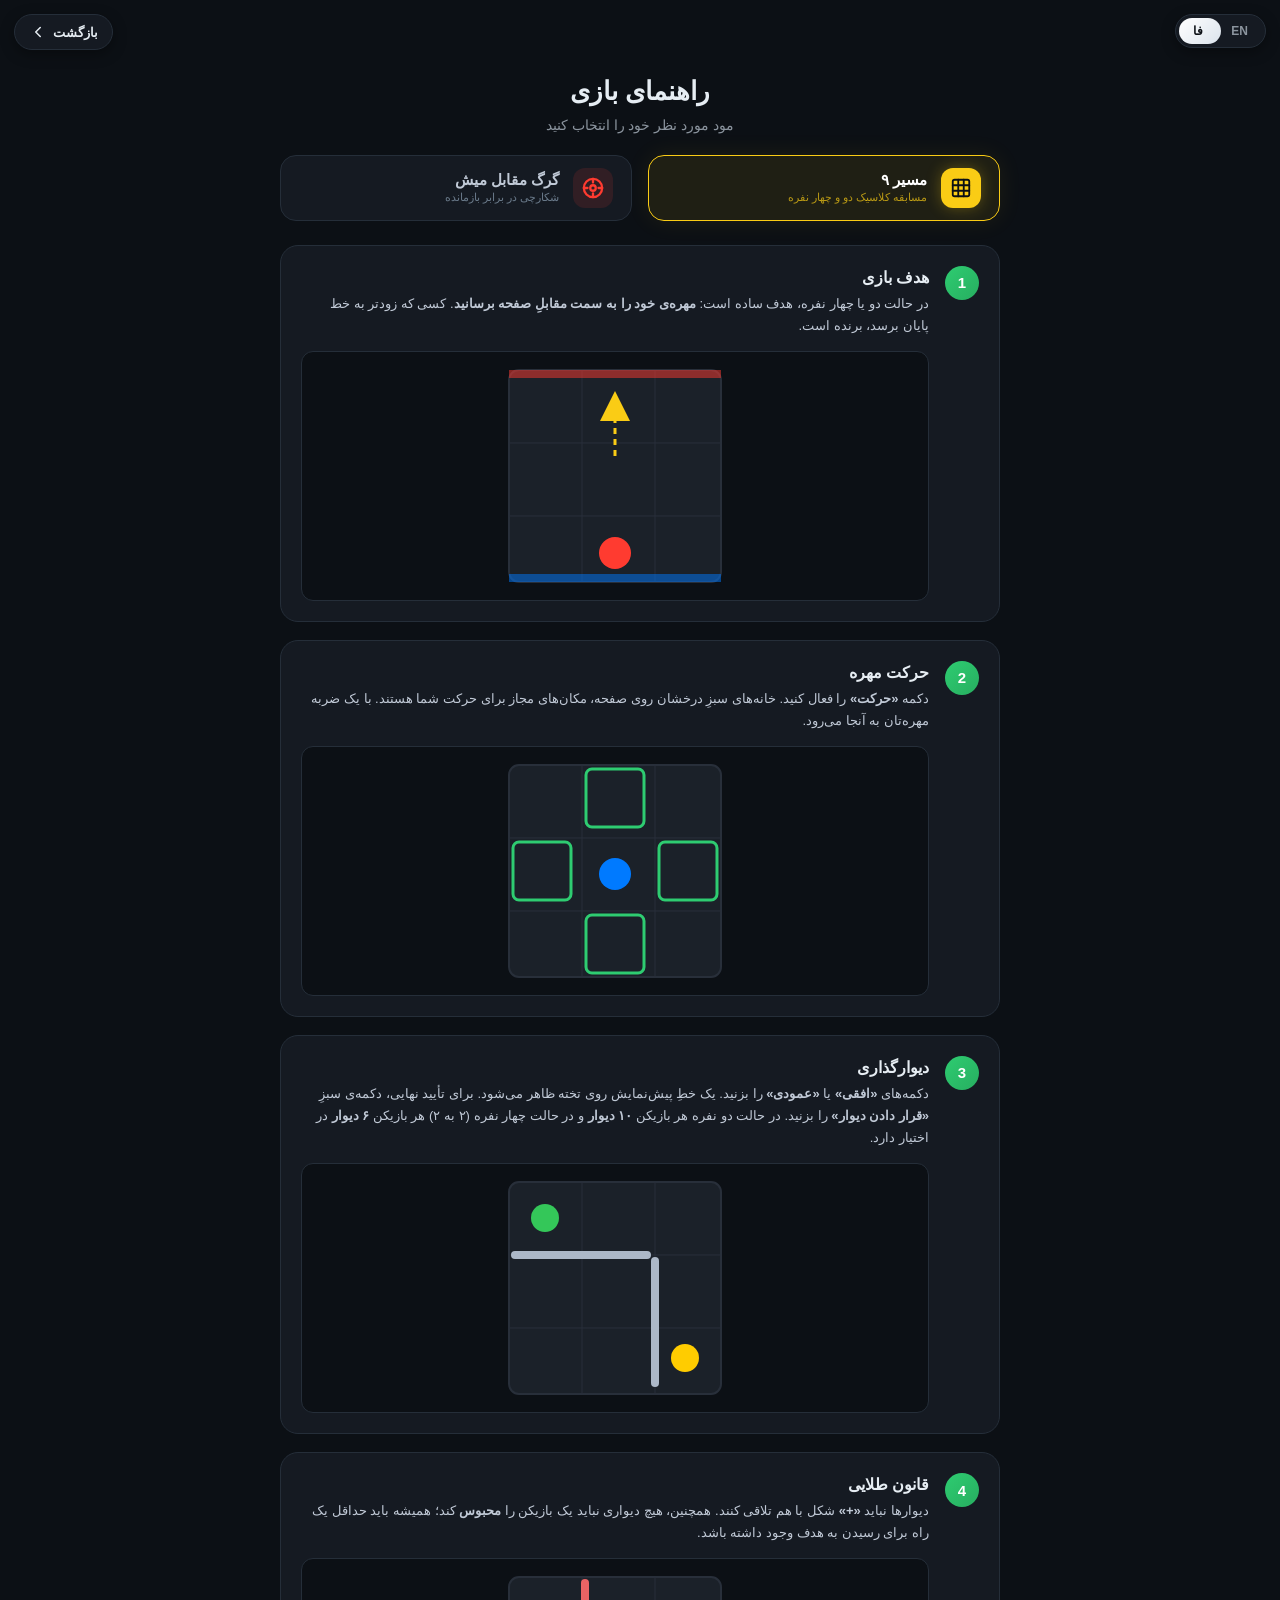
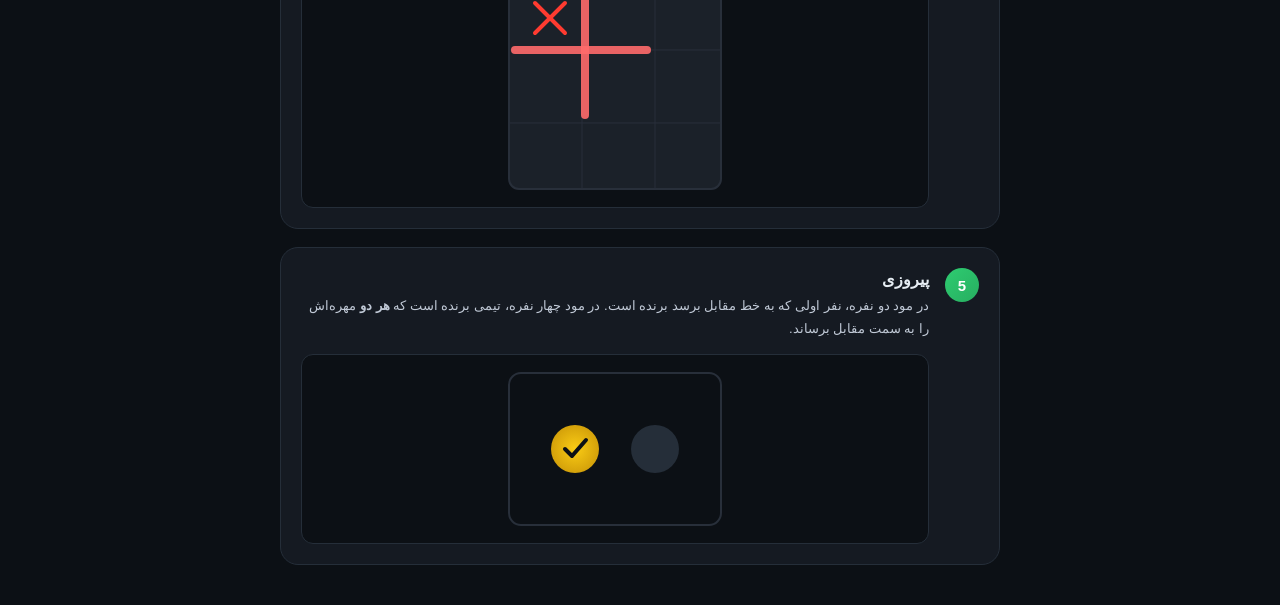
==== commit 6201a0f1: "Add files via upload" ====
--- a/help.html
+++ b/help.html
@@ -1,172 +1,230 @@
-<!DOCTYPE html><html lang="fa" dir="rtl"><head><meta charset="UTF-8"><meta name="viewport" content="width=device-width,initial-scale=1"><meta name="theme-color" content="#000000"><meta name="apple-mobile-web-app-capable" content="yes"><meta name="apple-mobile-web-app-status-bar-style" content="black"><title id="help-page-title">Route 9 - How to Play</title><link rel="stylesheet" href="style.css">
-<style>
-body{padding:66px 20px 40px}
+<!DOCTYPE html><html lang="fa" dir="rtl"><head><meta charset="UTF-8"><meta name="viewport" content="width=device-width,initial-scale=1"><meta name="theme-color" content="#000000"><meta name="apple-mobile-web-app-capable" content="yes"><meta name="apple-mobile-web-app-status-bar-style" content="black"><title id="help-page-title">Route 9 - How to Play</title><style>
+* {
+  -webkit-tap-highlight-color: transparent;  /* حذف هایلایت آبی هنگام لمس */
+  -webkit-touch-callout: none;               /* جلوگیری از منوی طولانی‌فشار در iOS */
+}
+body{padding:66px 20px 40px;background-color:#0c1015;color:#e6edf3;font-family:-apple-system,BlinkMacSystemFont,"Segoe UI",Roboto,Helvetica,Arial,sans-serif;margin:0;user-select:none}
+:root{--bg-color:#0c1015;--card-bg:#151a22;--border-color:#252e39;--text-main:#e6edf3;--text-muted:#8b949e;--red-color:#ff3b30;--blue-color:#007aff;--green-color:#34c759;--yellow-color:#ffcc00}
 .help-wrap{width:100%;max-width:720px;margin:0 auto;display:flex;flex-direction:column;gap:18px}
 .help-top{position:fixed;top:14px;left:14px;z-index:250}
-.back-btn{display:flex;align-items:center;gap:6px;background:var(--card-bg);border:1px solid var(--border-color);color:var(--text-main);border-radius:20px;padding:8px 14px;font-size:12.5px;font-weight:700;text-decoration:none;box-shadow:0 4px 14px rgb(0 0 0/.35);transition:all 0.2s ease}
+/* ===== آیکون بغل دکمه بازگشت (همیشه سمت چپ) ===== */
+.back-btn{display:flex;align-items:center;gap:6px;direction:ltr;background:#151a22;border:1px solid #252e39;color:#e6edf3;border-radius:20px;padding:8px 14px;font-size:12.5px;font-weight:700;text-decoration:none;box-shadow:0 4px 14px rgb(0 0 0/.35);transition:all 0.2s ease}
 .back-btn:hover{border-color:#4a5a6b;background:#20272f}
 .back-btn:active{transform:scale(.96)}
+/* ===== آیکون‌های SVG تضمینی ===== */
+.icon-svg{width:18px;height:18px;flex-shrink:0;display:inline-block;vertical-align:middle}
+.icon-svg.sm{width:14px;height:14px}
+#top-controls{position:fixed;top:14px;right:14px;z-index:250;display:flex;gap:8px;direction:ltr}
+.lang-switch{position:relative;display:flex;background:#151a22;border:1px solid #252e39;border-radius:20px;padding:3px;box-shadow:0 4px 14px rgb(0 0 0/.35)}
+.lang-switch .lang-opt{position:relative;z-index:2;border:none;background:transparent;color:#8b949e;font-weight:700;font-size:12px;padding:6px 14px;border-radius:16px;cursor:pointer;font-family:inherit;transition:color .25s ease}
+.lang-switch .lang-opt.active{color:#0c1015}.lang-slider{position:absolute;top:3px;bottom:3px;left:3px;width:calc(50% - 3px);background:linear-gradient(135deg,#fff,#dbe3ec);border-radius:16px;transition:transform .25s cubic-bezier(.4,0,.2,1);z-index:1}
+.lang-switch[data-active="en"] .lang-slider{transform:translateX(100%)}
+
+/* ===== دیزاین دکمه‌های انتخاب مود ===== */
+.mode-selector{display:flex;gap:16px;margin-bottom:6px;flex-wrap:wrap}
+.mode-btn{display:flex;align-items:center;gap:14px;flex:1;min-width:180px;background:#151a22;border:1px solid #252e39;border-radius:16px;padding:12px 18px;color:#8b949e;font-weight:700;font-size:15px;cursor:pointer;transition:all 0.3s cubic-bezier(0.4,0,0.2,1);font-family:inherit;position:relative}
+.mode-btn:hover{border-color:#4a5a6b;transform:translateY(-2px);box-shadow:0 4px 14px rgba(0,0,0,0.4)}
+.mode-btn:active{transform:scale(0.97)}
+.mode-btn .btn-icon{width:40px;height:40px;border-radius:12px;display:flex;align-items:center;justify-content:center;flex-shrink:0;transition:all 0.3s ease}
+.mode-btn .btn-icon svg{width:22px;height:22px}
+.mode-btn .btn-text{display:flex;flex-direction:column;align-items:flex-start;gap:2px}
+.mode-btn .btn-text .title{font-size:15px;line-height:1.2;color:#c0c9d6}
+.mode-btn .btn-text .desc{font-size:11px;color:#6a7a8a;font-weight:400;line-height:1.2}
+
+/* ===== مود مسیر ۹ (زرد) ===== */
+.mode-btn.regular .btn-icon{background:rgba(250,204,21,0.12);color:#facc15}
+.mode-btn.regular.active{border-color:#facc15;background:rgba(250,204,21,0.08);box-shadow:0 0 25px rgba(250,204,21,0.08)}
+.mode-btn.regular.active .title{color:#fff}
+.mode-btn.regular.active .desc{color:rgba(250,204,21,0.7)}
+.mode-btn.regular.active .btn-icon{background:#facc15;color:#0c1015;box-shadow:0 0 15px rgba(250,204,21,0.3)}
+
+/* ===== مود گرگ و میش (قرمز) ===== */
+.mode-btn.hunter .btn-icon{background:rgba(255,59,48,0.12);color:#ff3b30}
+.mode-btn.hunter.active{border-color:#ff3b30;background:rgba(255,59,48,0.08);box-shadow:0 0 25px rgba(255,59,48,0.08)}
+.mode-btn.hunter.active .title{color:#fff}
+.mode-btn.hunter.active .desc{color:rgba(255,59,48,0.7)}
+.mode-btn.hunter.active .btn-icon{background:#ff3b30;color:#0c1015;box-shadow:0 0 15px rgba(255,59,48,0.3)}
+
+/* ===== استایل‌های کارت‌ها ===== */
 .help-header{text-align:center;margin-top:10px}
-.help-header h1{margin:0 0 8px;font-size:26px}
-.help-header p{color:var(--text-muted);font-size:13.5px;margin:0;line-height:1.6}
-.step-card{background:var(--card-bg);border:1px solid var(--border-color);border-radius:18px;padding:20px;display:flex;gap:16px;align-items:flex-start;animation:startPop .4s ease}
+.help-header h1{margin:0 0 8px;font-size:26px;color:#e6edf3}
+.help-header p{color:#8b949e;font-size:13.5px;margin:0;line-height:1.6}
+
+/* ===== کانتینرهای آموزشی (با gap ثابت برای حفظ فاصله) ===== */
+#regular-tutorial, #hunter-tutorial{display:flex;flex-direction:column;gap:18px}
+.step-card{background:#151a22;border:1px solid #252e39;border-radius:18px;padding:20px;display:flex;gap:16px;align-items:flex-start;animation:startPop .4s ease;display:none}
+.step-card.active{display:flex}
+@keyframes startPop{from{opacity:0;transform:translateY(10px) scale(.97)}to{opacity:1;transform:translateY(0) scale(1)}}
 .step-num{flex-shrink:0;width:34px;height:34px;border-radius:50%;background:linear-gradient(135deg,#2ecc71,#27ae60);color:#fff;display:flex;align-items:center;justify-content:center;font-weight:800;font-size:15px}
 .step-body{flex:1;min-width:0}
-.step-body h3{margin:2px 0 6px;font-size:16px}
+.step-body h3{margin:2px 0 6px;font-size:16px;color:#e6edf3}
 .step-body p{margin:0 0 14px;font-size:13px;line-height:1.7;color:#c0c9d6}
-.step-diagram{background:#0c1015;border:1px solid var(--border-color);border-radius:12px;padding:14px;display:flex;justify-content:center}
+.step-diagram{background:#0c1015;border:1px solid #252e39;border-radius:12px;padding:14px;display:flex;justify-content:center}
 .step-diagram svg{max-width:100%;height:auto}
-</style>
-</head><body>
-<div class="help-top"><a href="index.html" class="back-btn"><svg class="icon-svg" viewBox="0 0 24 24" fill="none" stroke="currentColor" stroke-width="2" stroke-linecap="round" stroke-linejoin="round"><path d="M15 18l-6-6 6-6"/></svg><span id="lbl-back">Back</span></a></div>
+.tag-red{display:inline-block;background:#ff3b30;color:#fff;padding:1px 10px;border-radius:6px;font-weight:700;font-size:12px}
+.tag-blue{display:inline-block;background:#007aff;color:#fff;padding:1px 10px;border-radius:6px;font-weight:700;font-size:12px}
+@media (max-width:550px){.mode-selector{flex-direction:column}.mode-btn{min-width:auto;padding:12px 16px}.step-card{padding:16px}}
+</style></head><body>
+<div class="help-top"><a href="index.html" class="back-btn"><svg class="icon-svg" viewBox="0 0 24 24" fill="none" stroke="currentColor" stroke-width="2" stroke-linecap="round" stroke-linejoin="round"><path d="M15 18l-6-6 6-6"/></svg><span id="lbl-back">بازگشت</span></a></div>
 <div id="top-controls"><div class="lang-switch" id="lang-switch"><button type="button" class="lang-opt" id="lang-opt-fa" data-lang="fa">فا</button><button type="button" class="lang-opt" id="lang-opt-en" data-lang="en">EN</button><span class="lang-slider" id="lang-slider"></span></div></div>
 
 <div class="help-wrap">
   <div class="help-header">
-    <h1 id="h-title">آموزش بازی مسیر ۹</h1>
-    <p id="h-sub">در چند قدم ساده یاد بگیرید چطور بازی کنید</p>
-  </div>
-
-  <div class="step-card">
-    <div class="step-num">1</div>
-    <div class="step-body">
-      <h3 id="s1-t">هدف بازی</h3>
-      <p id="s1-d">هر بازیکن باید مهره‌ی خودش را از یک طرف صفحه به طرف مقابل برساند. اولین کسی که برسد، برنده است.</p>
-      <div class="step-diagram">
-        <svg width="220" height="220" viewBox="0 0 220 220">
-          <rect x="4" y="4" width="212" height="212" rx="10" fill="#1b2129" stroke="#282f3a" stroke-width="2"/>
-          <g stroke="#282f3a" stroke-width="1">
-            <line x1="4" y1="77" x2="216" y2="77"/><line x1="4" y1="150" x2="216" y2="150"/>
-            <line x1="77" y1="4" x2="77" y2="216"/><line x1="150" y1="4" x2="150" y2="216"/>
-          </g>
-          <rect x="4" y="4" width="212" height="8" fill="#ff3b30" opacity="0.5"/>
-          <rect x="4" y="208" width="212" height="8" fill="#007aff" opacity="0.5"/>
-          <circle cx="110" cy="187" r="16" fill="#ff3b30"/>
-          <path d="M110 90 L110 40" stroke="#facc15" stroke-width="3" stroke-dasharray="6 5" marker-end="url(#arrow)"/>
-          <defs><marker id="arrow" markerWidth="10" markerHeight="10" refX="5" refY="5" orient="auto"><path d="M0,0 L10,5 L0,10 Z" fill="#facc15"/></marker></defs>
+    <h1 id="h-title">راهنمای بازی</h1>
+    <p id="h-sub">مود مورد نظر خود را انتخاب کنید</p>
+  </div>
+
+  <!-- دکمه‌های انتخاب مود -->
+  <div class="mode-selector">
+    <button class="mode-btn regular active" id="btn-mode-regular" onclick="switchMode('regular')">
+      <span class="btn-icon">
+        <svg viewBox="0 0 24 24" fill="none" stroke="currentColor" stroke-width="2" stroke-linecap="round" stroke-linejoin="round">
+          <rect x="3" y="3" width="18" height="18" rx="2" ry="2"/><line x1="3" y1="9" x2="21" y2="9"/><line x1="3" y1="15" x2="21" y2="15"/><line x1="9" y1="3" x2="9" y2="21"/><line x1="15" y1="3" x2="15" y2="21"/>
         </svg>
-      </div>
-    </div>
-  </div>
-
-  <div class="step-card">
-    <div class="step-num">2</div>
-    <div class="step-body">
-      <h3 id="s2-t">حرکت مهره</h3>
-      <p id="s2-d">با انتخاب حالت «حرکت»، روی یکی از خانه‌های مجاور مهره‌ی خود ضربه بزنید تا مهره به آن سمت جابه‌جا شود.</p>
-      <div class="step-diagram">
-        <svg width="220" height="220" viewBox="0 0 220 220">
-          <rect x="4" y="4" width="212" height="212" rx="10" fill="#1b2129" stroke="#282f3a" stroke-width="2"/>
-          <g stroke="#282f3a" stroke-width="1">
-            <line x1="4" y1="77" x2="216" y2="77"/><line x1="4" y1="150" x2="216" y2="150"/>
-            <line x1="77" y1="4" x2="77" y2="216"/><line x1="150" y1="4" x2="150" y2="216"/>
-          </g>
-          <circle cx="110" cy="113" r="16" fill="#007aff"/>
-          <rect x="81" y="8" width="58" height="58" rx="6" fill="none" stroke="#2ecc71" stroke-width="3"/>
-          <rect x="81" y="154" width="58" height="58" rx="6" fill="none" stroke="#2ecc71" stroke-width="3"/>
-          <rect x="8" y="81" width="58" height="58" rx="6" fill="none" stroke="#2ecc71" stroke-width="3"/>
-          <rect x="154" y="81" width="58" height="58" rx="6" fill="none" stroke="#2ecc71" stroke-width="3"/>
+      </span>
+      <span class="btn-text">
+        <span class="title" id="btn-regular-title">مسیر ۹</span>
+        <span class="desc" id="btn-regular-desc">مسابقه کلاسیک دو و چهار نفره</span>
+      </span>
+    </button>
+    <button class="mode-btn hunter" id="btn-mode-hunter" onclick="switchMode('hunter')">
+      <span class="btn-icon">
+        <svg viewBox="0 0 24 24" fill="none" stroke="currentColor" stroke-width="2.5" stroke-linecap="round" stroke-linejoin="round">
+          <circle cx="12" cy="12" r="10"/><circle cx="12" cy="12" r="3"/><path d="M12 2v4"/><path d="M12 18v4"/><path d="M2 12h4"/><path d="M18 12h4"/>
         </svg>
-      </div>
-    </div>
-  </div>
-
-  <div class="step-card">
-    <div class="step-num">3</div>
-    <div class="step-body">
-      <h3 id="s3-t">گذاشتن دیوار</h3>
-      <p id="s3-d">با انتخاب حالت «افقی» یا «عمودی»، روی صفحه ضربه بزنید تا دیوار پیش‌نمایش داده شود، سپس با دکمه‌ی تأیید آن را قرار دهید. هر بازیکن ۱۰ دیوار دارد و می‌تواند مسیر حریف را کندتر کند.</p>
-      <div class="step-diagram">
-        <svg width="220" height="220" viewBox="0 0 220 220">
-          <rect x="4" y="4" width="212" height="212" rx="10" fill="#1b2129" stroke="#282f3a" stroke-width="2"/>
-          <g stroke="#282f3a" stroke-width="1">
-            <line x1="4" y1="77" x2="216" y2="77"/><line x1="4" y1="150" x2="216" y2="150"/>
-            <line x1="77" y1="4" x2="77" y2="216"/><line x1="150" y1="4" x2="150" y2="216"/>
-          </g>
-          <rect x="6" y="73" width="140" height="8" rx="4" fill="#acb8c8"/>
-          <rect x="146" y="79" width="8" height="130" rx="4" fill="#acb8c8"/>
-          <circle cx="40" cy="40" r="14" fill="#34c759"/>
-          <circle cx="180" cy="180" r="14" fill="#ffcc00"/>
-        </svg>
-      </div>
-    </div>
-  </div>
-
-  <div class="step-card">
-    <div class="step-num">4</div>
-    <div class="step-body">
-      <h3 id="s4-t">قانون مهم دیوارها</h3>
-      <p id="s4-d">دیوارها نباید هم‌پوشانی داشته باشند یا به‌شکل «+» با هم تلاقی کنند، و هیچ دیواری نباید مسیر هیچ بازیکنی را به‌طور کامل ببندد؛ همیشه باید حداقل یک راه باز بماند.</p>
-      <div class="step-diagram">
-        <svg width="220" height="220" viewBox="0 0 220 220">
-          <rect x="4" y="4" width="212" height="212" rx="10" fill="#1b2129" stroke="#282f3a" stroke-width="2"/>
-          <g stroke="#282f3a" stroke-width="1">
-            <line x1="4" y1="77" x2="216" y2="77"/><line x1="4" y1="150" x2="216" y2="150"/>
-            <line x1="77" y1="4" x2="77" y2="216"/><line x1="150" y1="4" x2="150" y2="216"/>
-          </g>
-          <rect x="6" y="73" width="140" height="8" rx="4" fill="#ff6b6b" opacity="0.9"/>
-          <rect x="76" y="6" width="8" height="140" rx="4" fill="#ff6b6b" opacity="0.9"/>
-          <line x1="30" y1="30" x2="60" y2="60" stroke="#ff3b30" stroke-width="4" stroke-linecap="round"/>
-          <line x1="60" y1="30" x2="30" y2="60" stroke="#ff3b30" stroke-width="4" stroke-linecap="round"/>
-        </svg>
-      </div>
-    </div>
-  </div>
-
-  <div class="step-card">
-    <div class="step-num">5</div>
-    <div class="step-body">
-      <h3 id="s5-t">نوبت‌ها و برنده شدن</h3>
-      <p id="s5-d">بازیکنان به‌نوبت حرکت می‌کنند یا دیوار می‌گذارند. در حالت دو نفره، اولین نفری که به خط مقابل برسد برنده است. در حالت چهار نفره، هر تیم باید هر دو بازیکنش را به لبه‌ی هدف برساند.</p>
-      <div class="step-diagram">
-        <svg width="220" height="160" viewBox="0 0 220 160">
-          <rect x="4" y="4" width="212" height="152" rx="12" fill="#0c1015" stroke="#282f3a" stroke-width="2"/>
-          <circle cx="70" cy="80" r="24" fill="url(#g1)"/>
-          <circle cx="150" cy="80" r="24" fill="#252e39"/>
-          <defs><radialGradient id="g1"><stop offset="0%" stop-color="#facc15"/><stop offset="100%" stop-color="#d4a10a"/></radialGradient></defs>
-          <path d="M60 80 l7 7 l14 -16" stroke="#0c1015" stroke-width="4" fill="none" stroke-linecap="round" stroke-linejoin="round"/>
-        </svg>
-      </div>
-    </div>
+      </span>
+      <span class="btn-text">
+        <span class="title" id="btn-hunter-title">گرگ مقابل میش</span>
+        <span class="desc" id="btn-hunter-desc">شکارچی در برابر بازمانده</span>
+      </span>
+    </button>
+  </div>
+
+  <!-- ==================== بخش آموزش مسیر ۹ ==================== -->
+  <div id="regular-tutorial">
+    <div class="step-card active"><div class="step-num">1</div><div class="step-body"><h3 id="s1-t">هدف بازی</h3><p id="s1-d">در حالت دو یا چهار نفره، هدف ساده است: <strong>مهره‌ی خود را به سمت مقابلِ صفحه برسانید</strong>. کسی که زودتر به خط پایان برسد، برنده است.</p><div class="step-diagram"><svg width="220" height="220" viewBox="0 0 220 220"><rect x="4" y="4" width="212" height="212" rx="10" fill="#1b2129" stroke="#282f3a" stroke-width="2"/><g stroke="#282f3a" stroke-width="1"><line x1="4" y1="77" x2="216" y2="77"/><line x1="4" y1="150" x2="216" y2="150"/><line x1="77" y1="4" x2="77" y2="216"/><line x1="150" y1="4" x2="150" y2="216"/></g><rect x="4" y="4" width="212" height="8" fill="#ff3b30" opacity="0.5"/><rect x="4" y="208" width="212" height="8" fill="#007aff" opacity="0.5"/><circle cx="110" cy="187" r="16" fill="#ff3b30"/><path d="M110 90 L110 40" stroke="#facc15" stroke-width="3" stroke-dasharray="6 5" marker-end="url(#arrow)"/><defs><marker id="arrow" markerWidth="10" markerHeight="10" refX="5" refY="5" orient="auto"><path d="M0,0 L10,5 L0,10 Z" fill="#facc15"/></marker></defs></svg></div></div></div>
+    <div class="step-card active"><div class="step-num">2</div><div class="step-body"><h3 id="s2-t">حرکت مهره</h3><p id="s2-d">دکمه <strong>«حرکت»</strong> را فعال کنید. خانه‌های سبزِ درخشان روی صفحه، مکان‌های مجاز برای حرکت شما هستند. با یک ضربه مهره‌تان به آنجا می‌رود.</p><div class="step-diagram"><svg width="220" height="220" viewBox="0 0 220 220"><rect x="4" y="4" width="212" height="212" rx="10" fill="#1b2129" stroke="#282f3a" stroke-width="2"/><g stroke="#282f3a" stroke-width="1"><line x1="4" y1="77" x2="216" y2="77"/><line x1="4" y1="150" x2="216" y2="150"/><line x1="77" y1="4" x2="77" y2="216"/><line x1="150" y1="4" x2="150" y2="216"/></g><circle cx="110" cy="113" r="16" fill="#007aff"/><rect x="81" y="8" width="58" height="58" rx="6" fill="none" stroke="#2ecc71" stroke-width="3"/><rect x="81" y="154" width="58" height="58" rx="6" fill="none" stroke="#2ecc71" stroke-width="3"/><rect x="8" y="81" width="58" height="58" rx="6" fill="none" stroke="#2ecc71" stroke-width="3"/><rect x="154" y="81" width="58" height="58" rx="6" fill="none" stroke="#2ecc71" stroke-width="3"/></svg></div></div></div>
+    <div class="step-card active"><div class="step-num">3</div><div class="step-body"><h3 id="s3-t">دیوارگذاری</h3><p id="s3-d">دکمه‌های <strong>«افقی»</strong> یا <strong>«عمودی»</strong> را بزنید. یک خطِ پیش‌نمایش روی تخته ظاهر می‌شود. برای تأیید نهایی، دکمه‌ی سبزِ <strong>«قرار دادن دیوار»</strong> را بزنید. در حالت دو نفره هر بازیکن <strong>۱۰ دیوار</strong> و در حالت چهار نفره (۲ به ۲) هر بازیکن <strong>۶ دیوار</strong> در اختیار دارد.</p><div class="step-diagram"><svg width="220" height="220" viewBox="0 0 220 220"><rect x="4" y="4" width="212" height="212" rx="10" fill="#1b2129" stroke="#282f3a" stroke-width="2"/><g stroke="#282f3a" stroke-width="1"><line x1="4" y1="77" x2="216" y2="77"/><line x1="4" y1="150" x2="216" y2="150"/><line x1="77" y1="4" x2="77" y2="216"/><line x1="150" y1="4" x2="150" y2="216"/></g><rect x="6" y="73" width="140" height="8" rx="4" fill="#acb8c8"/><rect x="146" y="79" width="8" height="130" rx="4" fill="#acb8c8"/><circle cx="40" cy="40" r="14" fill="#34c759"/><circle cx="180" cy="180" r="14" fill="#ffcc00"/></svg></div></div></div>
+    <div class="step-card active"><div class="step-num">4</div><div class="step-body"><h3 id="s4-t">قانون طلایی</h3><p id="s4-d">دیوارها نباید <strong>«+»</strong> شکل با هم تلاقی کنند. همچنین، هیچ دیواری نباید یک بازیکن را <strong>محبوس</strong> کند؛ همیشه باید حداقل یک راه برای رسیدن به هدف وجود داشته باشد.</p><div class="step-diagram"><svg width="220" height="220" viewBox="0 0 220 220"><rect x="4" y="4" width="212" height="212" rx="10" fill="#1b2129" stroke="#282f3a" stroke-width="2"/><g stroke="#282f3a" stroke-width="1"><line x1="4" y1="77" x2="216" y2="77"/><line x1="4" y1="150" x2="216" y2="150"/><line x1="77" y1="4" x2="77" y2="216"/><line x1="150" y1="4" x2="150" y2="216"/></g><rect x="6" y="73" width="140" height="8" rx="4" fill="#ff6b6b" opacity="0.9"/><rect x="76" y="6" width="8" height="140" rx="4" fill="#ff6b6b" opacity="0.9"/><line x1="30" y1="30" x2="60" y2="60" stroke="#ff3b30" stroke-width="4" stroke-linecap="round"/><line x1="60" y1="30" x2="30" y2="60" stroke="#ff3b30" stroke-width="4" stroke-linecap="round"/></svg></div></div></div>
+    <div class="step-card active"><div class="step-num">5</div><div class="step-body"><h3 id="s5-t">پیروزی</h3><p id="s5-d">در مود دو نفره، نفر اولی که به خط مقابل برسد برنده است. در مود چهار نفره، تیمی برنده است که <strong>هر دو</strong> مهره‌اش را به سمت مقابل برساند.</p><div class="step-diagram"><svg width="220" height="160" viewBox="0 0 220 160"><rect x="4" y="4" width="212" height="152" rx="12" fill="#0c1015" stroke="#282f3a" stroke-width="2"/><circle cx="70" cy="80" r="24" fill="url(#g1)"/><circle cx="150" cy="80" r="24" fill="#252e39"/><defs><radialGradient id="g1"><stop offset="0%" stop-color="#facc15"/><stop offset="100%" stop-color="#d4a10a"/></radialGradient></defs><path d="M60 80 l7 7 l14 -16" stroke="#0c1015" stroke-width="4" fill="none" stroke-linecap="round" stroke-linejoin="round"/></svg></div></div></div>
+  </div>
+
+  <!-- ==================== بخش آموزش گرگ و میش ==================== -->
+  <div id="hunter-tutorial" style="display:none">
+    <div class="step-card active"><div class="step-num">1</div><div class="step-body"><h3 id="h1-t">نقش‌های متفاوت</h3><p id="h1-d">در این مود، بازیکنان نقش‌های متفاوتی دارند. یکی <span class="tag-red">شکارچی (قرمز)</span> و دیگری <span class="tag-blue">بازمانده (آبی)</span> است. بازمانده باید خود را به خط قرمز بالای صفحه برساند و شکارچی باید او را <strong>شکار کند</strong>! تعداد دیوارها هم برابر نیست: بازمانده <strong>۱۰ دیوار</strong> و شکارچی <strong>۸ دیوار</strong> در اختیار دارد.</p><div class="step-diagram"><svg width="220" height="220" viewBox="0 0 220 220"><rect x="4" y="4" width="212" height="212" rx="10" fill="#1b2129" stroke="#282f3a" stroke-width="2"/><g stroke="#282f3a" stroke-width="1"><line x1="4" y1="77" x2="216" y2="77"/><line x1="4" y1="150" x2="216" y2="150"/><line x1="77" y1="4" x2="77" y2="216"/><line x1="150" y1="4" x2="150" y2="216"/></g><rect x="4" y="4" width="212" height="8" fill="#ff3b30" opacity="0.5"/><circle cx="110" cy="187" r="16" fill="#007aff"/><circle cx="110" cy="40" r="16" fill="#ff3b30"/><text x="80" y="100" fill="#c0c9d6" font-size="11" font-family="sans-serif">بازمانده</text><text x="145" y="100" fill="#c0c9d6" font-size="11" font-family="sans-serif">شکارچی</text><path d="M110 90 L110 40" stroke="#facc15" stroke-width="2.5" stroke-dasharray="5 4" marker-end="url(#arrow)"/><defs><marker id="arrow" markerWidth="8" markerHeight="8" refX="4" refY="4" orient="auto"><path d="M0,0 L8,4 L0,8 Z" fill="#facc15"/></marker></defs></svg></div></div></div>
+    <div class="step-card active"><div class="step-num">2</div><div class="step-body"><h3 id="h2-t">چگونه شکارچی برنده می‌شود؟</h3><p id="h2-d">شکارچی با دو روش می‌تواند برنده شود: <strong>۱. شکار مستقیم:</strong> رفتن روی خانه‌ای که بازمانده در آن قرار دارد. <strong>۲. محاصره تدریجی:</strong> هر بار که شکارچی در یک خانه مجاور بازمانده قرار بگیرد، یک نشانگر قرمز زیر پای بازمانده روشن می‌شود. اگر این اتفاق <strong>۷ بار</strong> بیفتد، بازمانده گیر افتاده است!</p><div class="step-diagram"><svg width="220" height="220" viewBox="0 0 220 220"><rect x="4" y="4" width="212" height="212" rx="10" fill="#1b2129" stroke="#282f3a" stroke-width="2"/><g stroke="#282f3a" stroke-width="1"><line x1="4" y1="77" x2="216" y2="77"/><line x1="4" y1="150" x2="216" y2="150"/><line x1="77" y1="4" x2="77" y2="216"/><line x1="150" y1="4" x2="150" y2="216"/></g><circle cx="70" cy="110" r="16" fill="#007aff"/><g transform="translate(46, 140)"><circle cx="0" cy="0" r="4.5" fill="#ff3b30"/><circle cx="14" cy="0" r="4.5" fill="#ff3b30"/><circle cx="28" cy="0" r="4.5" fill="#ff3b30"/><circle cx="42" cy="0" r="4.5" fill="#ff3b30"/><circle cx="56" cy="0" r="4.5" fill="#ff3b30"/><circle cx="70" cy="0" r="4.5" fill="#3a2020"/><circle cx="84" cy="0" r="4.5" fill="#3a2020"/></g><text x="60" y="165" fill="#ff3b30" font-size="10" font-family="sans-serif">۵/۷ بار</text><circle cx="70" cy="110" r="30" fill="none" stroke="#ff3b30" stroke-width="3" opacity="0.5" stroke-dasharray="6 4"/><circle cx="160" cy="110" r="16" fill="#ff3b30"/><path d="M140 110 L98 110" stroke="#facc15" stroke-width="3" stroke-dasharray="6 4" marker-end="url(#arrow2)"/><defs><marker id="arrow2" markerWidth="10" markerHeight="10" refX="5" refY="5" orient="auto"><path d="M0,0 L10,5 L0,10 Z" fill="#facc15"/></marker></defs></svg></div></div></div>
+    <div class="step-card active"><div class="step-num">3</div><div class="step-body"><h3 id="h3-t">چگونه بازمانده برنده می‌شود؟</h3><p id="h3-d">بازمانده <strong>فقط یک راه</strong> برای پیروزی دارد: رسیدن به خط قرمز بالای صفحه. او باید با استفاده از حرکت‌های هوشمندانه و دیوارهای اصولی، از دست شکارچی فرار کند و خودش را به خانه‌ی هدف برساند.</p><div class="step-diagram"><svg width="220" height="160" viewBox="0 0 220 160"><rect x="4" y="4" width="212" height="152" rx="10" fill="#1b2129" stroke="#282f3a" stroke-width="2"/><rect x="4" y="4" width="212" height="8" fill="#ff3b30" opacity="0.5"/><path d="M110 150 L110 40" stroke="#2ecc71" stroke-width="3" stroke-dasharray="5 5" marker-end="url(#arrow-green)"/><circle cx="110" cy="150" r="16" fill="#007aff"/><defs><marker id="arrow-green" markerWidth="8" markerHeight="8" refX="4" refY="4" orient="auto"><path d="M0,0 L8,4 L0,8 Z" fill="#2ecc71"/></marker></defs></svg></div></div></div>
+    <div class="step-card active"><div class="step-num">4</div><div class="step-body"><h3 id="h4-t">نکات مهم</h3><p id="h4-d"><strong> تفاوت با مودهای دیگر:</strong> در این مود، پیروزی فقط رسیدن به خط نیست. شکارچی باید استراتژی تعقیب داشته باشد و بازمانده باید با دیوارهای هوشمندانه او را عقب نگه دارد.<br><strong>نشانگرهای هشدار:</strong> هر وقت نشانگرهای قرمز زیر پای بازمانده شروع به روشن شدن کنند، یعنی شکارچی در حال نزدیک شدن است و بازمانده باید هرچه سریع‌تر راه فرار را پیدا کند!</p><div class="step-diagram"><svg width="220" height="220" viewBox="0 0 220 220"><rect x="4" y="4" width="212" height="212" rx="10" fill="#1b2129" stroke="#282f3a" stroke-width="2"/><g stroke="#282f3a" stroke-width="1"><line x1="4" y1="77" x2="216" y2="77"/><line x1="4" y1="150" x2="216" y2="150"/><line x1="77" y1="4" x2="77" y2="216"/><line x1="150" y1="4" x2="150" y2="216"/></g><rect x="6" y="73" width="140" height="8" rx="4" fill="#acb8c8"/><circle cx="70" cy="110" r="16" fill="#007aff"/><circle cx="160" cy="110" r="16" fill="#ff3b30"/><text x="45" y="90" fill="#c0c9d6" font-size="11" font-family="sans-serif">بازمانده</text><text x="135" y="90" fill="#c0c9d6" font-size="11" font-family="sans-serif">شکارچی</text><path d="M128 110 L98 110" stroke="#facc15" stroke-width="2.5" stroke-dasharray="5 4" marker-end="url(#arrow2)"/><defs><marker id="arrow2" markerWidth="8" markerHeight="8" refX="4" refY="4" orient="auto"><path d="M0,0 L8,4 L0,8 Z" fill="#facc15"/></marker></defs></svg></div></div></div>
   </div>
 </div>
 
 <script>
-const T={
-fa:{title:'آموزش بازی مسیر ۹',back:'بازگشت',sub:'در چند قدم ساده یاد بگیرید چطور بازی کنید',
-s1t:'هدف بازی',s1d:'هر بازیکن باید مهره‌ی خودش را از یک طرف صفحه به طرف مقابل برساند. اولین کسی که برسد، برنده است.',
-s2t:'حرکت مهره',s2d:'با انتخاب حالت «حرکت»، روی یکی از خانه‌های مجاور مهره‌ی خود ضربه بزنید تا مهره به آن سمت جابه‌جا شود.',
-s3t:'گذاشتن دیوار',s3d:'با انتخاب حالت «افقی» یا «عمودی»، روی صفحه ضربه بزنید تا دیوار پیش‌نمایش داده شود، سپس با دکمه‌ی تأیید آن را قرار دهید. هر بازیکن ۱۰ دیوار دارد و می‌تواند مسیر حریف را کندتر کند.',
-s4t:'قانون مهم دیوارها',s4d:'دیوارها نباید هم‌پوشانی داشته باشند یا به‌شکل «+» با هم تلاقی کنند، و هیچ دیواری نباید مسیر هیچ بازیکنی را به‌طور کامل ببندد؛ همیشه باید حداقل یک راه باز بماند.',
-s5t:'نوبت‌ها و برنده شدن',s5d:'بازیکنان به‌نوبت حرکت می‌کنند یا دیوار می‌گذارند. در حالت دو نفره، اولین نفری که به خط مقابل برسد برنده است. در حالت چهار نفره، هر تیم باید هر دو بازیکنش را به لبه‌ی هدف برساند.'},
-en:{title:'How to Play Route 9',back:'Back',sub:'Learn to play in a few simple steps',
-s1t:'Objective',s1d:'Each player must get their piece from one side of the board to the opposite side. First to arrive wins.',
-s2t:'Moving your piece',s2d:'Select "Move" mode, then tap a cell next to your piece to move there.',
-s3t:'Placing walls',s3d:'Select "Horizontal" or "Vertical" mode, tap the board to preview a wall, then confirm to place it. Each player has 10 walls to slow the opponent down.',
-s4t:'The key wall rule',s4d:'Walls cannot overlap or cross like a "+", and no wall may ever fully block any player\'s path — there must always be at least one way through.',
-s5t:'Turns and winning',s5d:'Players take turns moving or placing a wall. In 2-player mode, the first to reach the opposite side wins. In 4-player mode, each team must get both its players to their target edge.'}
+const T = {
+  fa: {
+    title: 'راهنمای بازی',
+    sub: 'مود مورد نظر خود را انتخاب کنید',
+    back: 'بازگشت',
+    btns: {
+      regular: { title: 'مسیر ۹', desc: 'مسابقه کلاسیک دو و چهار نفره' },
+      hunter: { title: 'گرگ مقابل میش', desc: 'شکارچی در برابر بازمانده' }
+    },
+    regular: {
+      s1t: 'هدف بازی', s1d: 'در حالت دو یا چهار نفره، هدف ساده است: <strong>مهره‌ی خود را به سمت مقابلِ صفحه برسانید</strong>. کسی که زودتر به خط پایان برسد، برنده است.',
+      s2t: 'حرکت مهره', s2d: 'دکمه <strong>«حرکت»</strong> را فعال کنید. خانه‌های سبزِ درخشان روی صفحه، مکان‌های مجاز برای حرکت شما هستند. با یک ضربه مهره‌تان به آنجا می‌رود.',
+      s3t: 'دیوارگذاری', s3d: 'دکمه‌های <strong>«افقی»</strong> یا <strong>«عمودی»</strong> را بزنید. یک خطِ پیش‌نمایش روی تخته ظاهر می‌شود. برای تأیید نهایی، دکمه‌ی سبزِ <strong>«قرار دادن دیوار»</strong> را بزنید. در حالت دو نفره هر بازیکن <strong>۱۰ دیوار</strong> و در حالت چهار نفره (۲ به ۲) هر بازیکن <strong>۶ دیوار</strong> در اختیار دارد.',
+      s4t: 'قانون طلایی', s4d: 'دیوارها نباید <strong>«+»</strong> شکل با هم تلاقی کنند. همچنین، هیچ دیواری نباید یک بازیکن را <strong>محبوس</strong> کند؛ همیشه باید حداقل یک راه برای رسیدن به هدف وجود داشته باشد.',
+      s5t: 'پیروزی', s5d: 'در مود دو نفره، نفر اولی که به خط مقابل برسد برنده است. در مود چهار نفره، تیمی برنده است که <strong>هر دو</strong> مهره‌اش را به سمت مقابل برساند.'
+    },
+    hunter: {
+      h1t: 'نقش‌های متفاوت', h1d: 'در این مود، بازیکنان نقش‌های متفاوتی دارند. یکی <span class="tag-red">شکارچی (قرمز)</span> و دیگری <span class="tag-blue">بازمانده (آبی)</span> است. بازمانده باید خود را به خط قرمز بالای صفحه برساند و شکارچی باید او را <strong>شکار کند</strong>! تعداد دیوارها هم برابر نیست: بازمانده <strong>۱۰ دیوار</strong> و شکارچی <strong>۸ دیوار</strong> در اختیار دارد.',
+      h2t: 'چگونه شکارچی برنده می‌شود؟', h2d: 'شکارچی با دو روش می‌تواند برنده شود: <strong>۱. شکار مستقیم:</strong> رفتن روی خانه‌ای که بازمانده در آن قرار دارد. <strong>۲. محاصره تدریجی:</strong> هر بار که شکارچی در یک خانه مجاور بازمانده قرار بگیرد، یک نشانگر قرمز زیر پای بازمانده روشن می‌شود. اگر این اتفاق <strong>۷ بار</strong> بیفتد، بازمانده گیر افتاده است!',
+      h3t: 'چگونه بازمانده برنده می‌شود؟', h3d: 'بازمانده <strong>فقط یک راه</strong> برای پیروزی دارد: رسیدن به خط قرمز بالای صفحه. او باید با استفاده از حرکت‌های هوشمندانه و دیوارهای اصولی، از دست شکارچی فرار کند و خودش را به خانه‌ی هدف برساند.',
+      h4t: 'نکات مهم', h4d: '<strong>تفاوت با مودهای دیگر:</strong> در این مود، پیروزی فقط رسیدن به خط نیست. شکارچی باید استراتژی تعقیب داشته باشد و بازمانده باید با دیوارهای هوشمندانه او را عقب نگه دارد.<br><strong>نشانگرهای هشدار:</strong> هر وقت نشانگرهای قرمز زیر پای بازمانده شروع به روشن شدن کنند، یعنی شکارچی در حال نزدیک شدن است و بازمانده باید هرچه سریع‌تر راه فرار را پیدا کند!'
+    }
+  },
+  en: {
+    title: 'Game Guide',
+    sub: 'Select your desired mode',
+    back: 'Back',
+    btns: {
+      regular: { title: 'Route 9 Mode', desc: 'Classic 2P & 4P Race' },
+      hunter: { title: 'Wolf VS Sheep', desc: 'Hunter vs Survivor' }
+    },
+    regular: {
+      s1t: 'Objective', s1d: 'In 2P or 4P mode, the goal is simple: <strong>Bring your piece to the opposite side of the board</strong>. The first one to cross the finish line wins.',
+      s2t: 'Movement', s2d: 'Select the <strong>"Move"</strong> button. The glowing green cells on the board indicate where you can move. Tap one to move your piece.',
+      s3t: 'Placing Walls', s3d: 'Select the <strong>"Horizontal"</strong> or <strong>"Vertical"</strong> button. A preview line appears on the board. For final confirmation, press the green <strong>"Place Wall"</strong> button. In 2-player mode each player has <strong>10 walls</strong>, and in 4-player mode (2v2) each player has <strong>6 walls</strong>.',
+      s4t: 'Golden Rule', s4d: 'Walls must not intersect to form a <strong>"+"</strong> shape. Also, no wall may ever <strong>trap</strong> a player; there must always be at least one path to the target.',
+      s5t: 'Winning', s5d: 'In 2P mode, the first to reach the opposite side wins. In 4P mode, the team that gets <strong>both</strong> of its pieces to the opposite side wins.'
+    },
+    hunter: {
+      h1t: 'Different Roles', h1d: 'In this mode, players have different roles. One is the <span class="tag-red">Hunter (Red)</span> and the other is the <span class="tag-blue">Survivor (Blue)</span>. The Survivor must reach the red line at the top, and the Hunter must <strong>catch them</strong>! Wall counts are uneven too: the Survivor has <strong>10 walls</strong> and the Hunter has <strong>8 walls</strong>.',
+      h2t: 'How does the Hunter win?', h2d: 'The Hunter can win in two ways: <strong>1. Direct Catch:</strong> Moving onto the square occupied by the Survivor. <strong>2. Gradual Cornering:</strong> Each time the Hunter is adjacent to the Survivor, a red indicator lights up below the Survivor. If this happens <strong>7 times</strong>, the Survivor is trapped!',
+      h3t: 'How does the Survivor win?', h3d: 'The Survivor has <strong>only one way</strong> to win: reaching the red line at the top. They must use clever moves and strategic walls to escape the Hunter and reach their target cell.',
+      h4t: 'Important Tips', h4d: '<strong>Difference from other modes:</strong> Here, winning isn\'t just about crossing the line. The Hunter needs a pursuit strategy, and the Survivor must use smart walls to keep the Hunter at bay.<br><strong>Warning Indicators:</strong> Whenever the red dots under the Survivor start lighting up, it means the Hunter is closing in, and the Survivor must find a way out quickly!'
+    }
+  }
 };
-function apply(lang){
-  const d=T[lang];
-  document.documentElement.lang=lang;
-  document.documentElement.dir=lang==='fa'?'rtl':'ltr';
-  document.getElementById('help-page-title').textContent=d.title;
-  document.getElementById('lbl-back').textContent=d.back;
-  document.getElementById('h-title').textContent=d.title;
-  document.getElementById('h-sub').textContent=d.sub;
-  document.getElementById('s1-t').textContent=d.s1t;document.getElementById('s1-d').textContent=d.s1d;
-  document.getElementById('s2-t').textContent=d.s2t;document.getElementById('s2-d').textContent=d.s2d;
-  document.getElementById('s3-t').textContent=d.s3t;document.getElementById('s3-d').textContent=d.s3d;
-  document.getElementById('s4-t').textContent=d.s4t;document.getElementById('s4-d').textContent=d.s4d;
-  document.getElementById('s5-t').textContent=d.s5t;document.getElementById('s5-d').textContent=d.s5d;
-  document.getElementById('lang-opt-fa').classList.toggle('active',lang==='fa');
-  document.getElementById('lang-opt-en').classList.toggle('active',lang==='en');
-  document.getElementById('lang-switch').setAttribute('data-active',lang);
-  localStorage.setItem('barricade-lang',lang);
+
+let currentLang = localStorage.getItem('barricade-lang') || 'fa';
+
+function apply(lang) {
+  currentLang = lang;
+  const d = T[lang];
+  document.documentElement.lang = lang;
+  document.documentElement.dir = lang === 'fa' ? 'rtl' : 'ltr';
+  document.getElementById('help-page-title').textContent = d.title;
+  document.getElementById('lbl-back').textContent = d.back;
+  document.getElementById('h-title').textContent = d.title;
+  document.getElementById('h-sub').textContent = d.sub;
+
+  // Update Button Texts
+  document.getElementById('btn-regular-title').textContent = d.btns.regular.title;
+  document.getElementById('btn-regular-desc').textContent = d.btns.regular.desc;
+  document.getElementById('btn-hunter-title').textContent = d.btns.hunter.title;
+  document.getElementById('btn-hunter-desc').textContent = d.btns.hunter.desc;
+
+  // Update Regular Mode texts
+  const reg = d.regular;
+  document.getElementById('s1-t').textContent = reg.s1t; document.getElementById('s1-d').innerHTML = reg.s1d;
+  document.getElementById('s2-t').textContent = reg.s2t; document.getElementById('s2-d').innerHTML = reg.s2d;
+  document.getElementById('s3-t').textContent = reg.s3t; document.getElementById('s3-d').innerHTML = reg.s3d;
+  document.getElementById('s4-t').textContent = reg.s4t; document.getElementById('s4-d').innerHTML = reg.s4d;
+  document.getElementById('s5-t').textContent = reg.s5t; document.getElementById('s5-d').innerHTML = reg.s5d;
+
+  // Update Hunter Mode texts
+  const hunt = d.hunter;
+  document.getElementById('h1-t').textContent = hunt.h1t; document.getElementById('h1-d').innerHTML = hunt.h1d;
+  document.getElementById('h2-t').textContent = hunt.h2t; document.getElementById('h2-d').innerHTML = hunt.h2d;
+  document.getElementById('h3-t').textContent = hunt.h3t; document.getElementById('h3-d').innerHTML = hunt.h3d;
+  document.getElementById('h4-t').textContent = hunt.h4t; document.getElementById('h4-d').innerHTML = hunt.h4d;
+
+  document.getElementById('lang-opt-fa').classList.toggle('active', lang === 'fa');
+  document.getElementById('lang-opt-en').classList.toggle('active', lang === 'en');
+  document.getElementById('lang-switch').setAttribute('data-active', lang);
+  localStorage.setItem('barricade-lang', lang);
 }
-let currentLang=localStorage.getItem('barricade-lang')||'fa';
+
+function switchMode(mode) {
+  // Update buttons
+  document.getElementById('btn-mode-regular').classList.toggle('active', mode === 'regular');
+  document.getElementById('btn-mode-hunter').classList.toggle('active', mode === 'hunter');
+  
+  // ★★★ اصلاح باگ فاصله‌ها: به جای 'block' از 'flex' استفاده می‌کنیم تا gap کار کند ★★★
+  document.getElementById('regular-tutorial').style.display = mode === 'regular' ? 'flex' : 'none';
+  document.getElementById('hunter-tutorial').style.display = mode === 'hunter' ? 'flex' : 'none';
+  
+  // Reset animation by re-triggering the class
+  const cards = document.querySelectorAll('.step-card');
+  cards.forEach(c => {
+    c.classList.remove('startPop');
+    void c.offsetWidth; // trigger reflow
+    c.classList.add('startPop');
+  });
+}
+
+// Initial Load
 apply(currentLang);
-document.getElementById('lang-opt-fa').onclick=()=>apply('fa');
-document.getElementById('lang-opt-en').onclick=()=>apply('en');
-</script>
-</body></html>
+document.getElementById('lang-opt-fa').onclick = () => apply('fa');
+document.getElementById('lang-opt-en').onclick = () => apply('en');
+</script></body></html>
